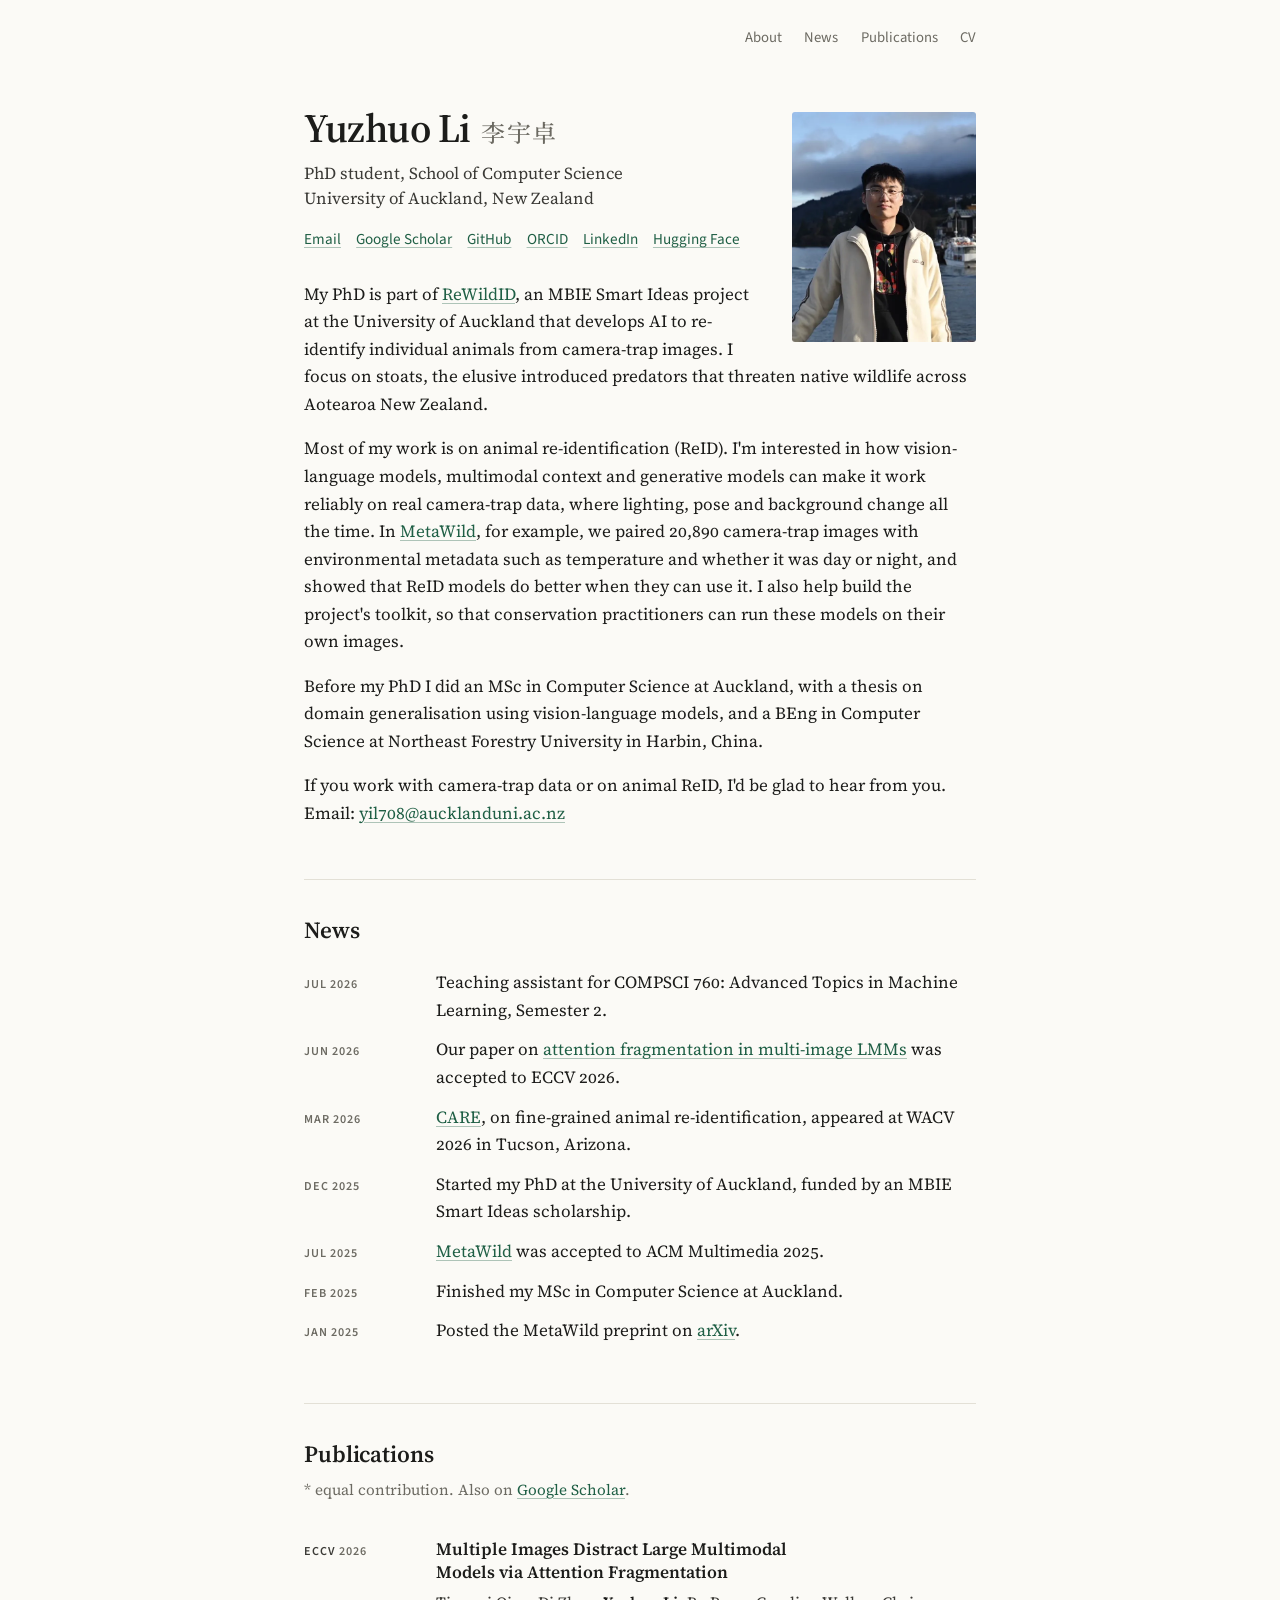
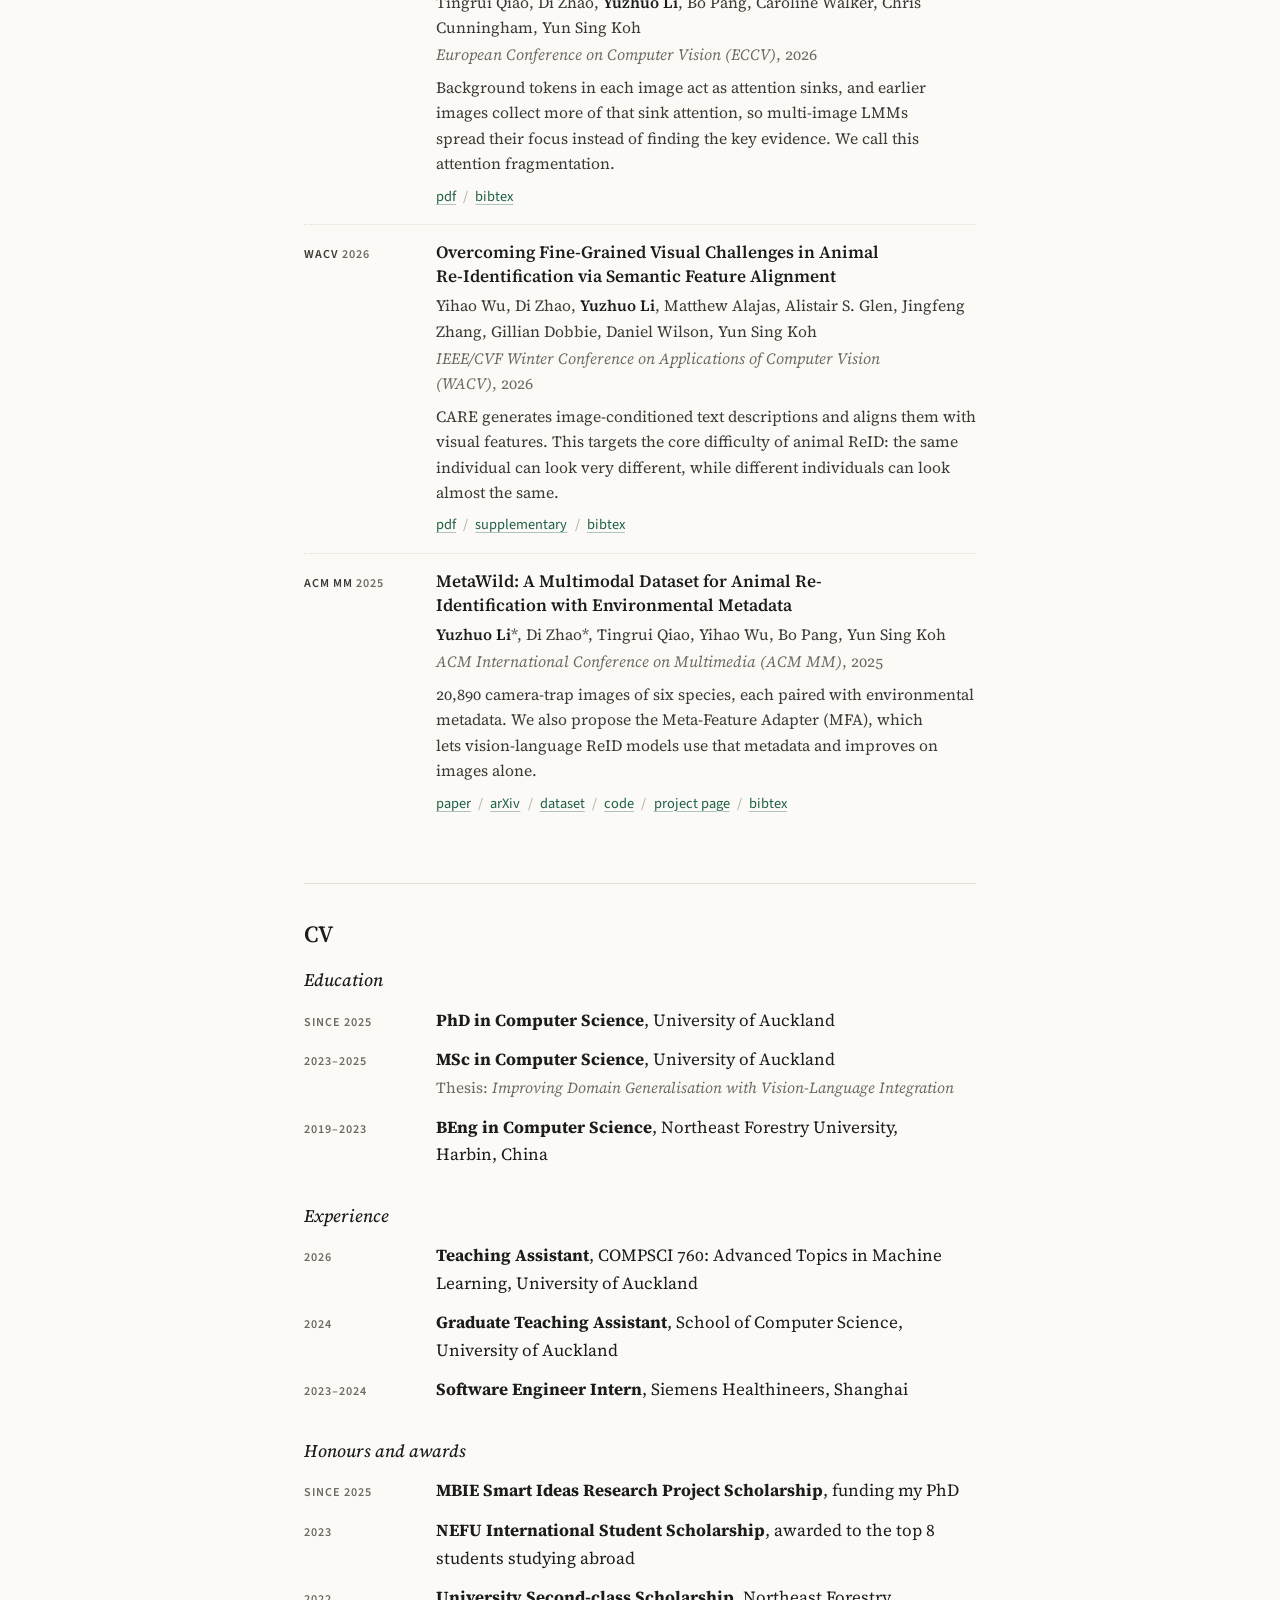
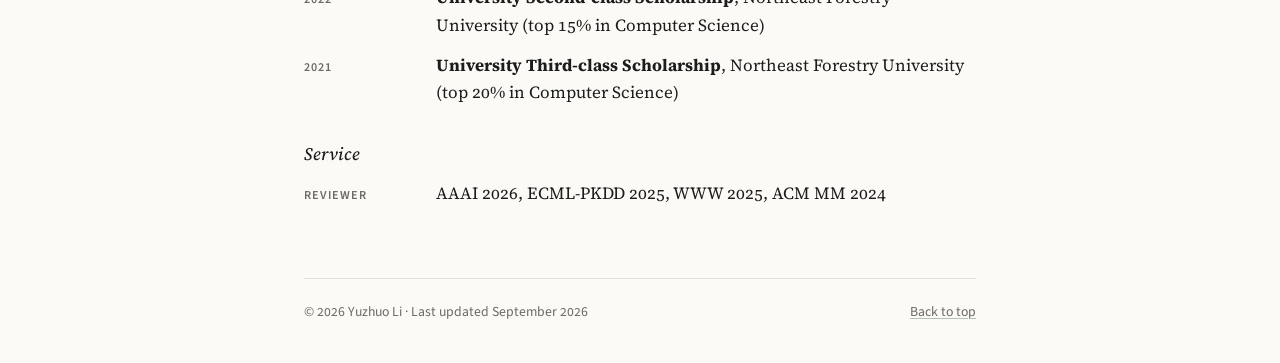
==== index.html @ fdbe7115 "Replace the unused Academic Pages template with a hand-built homepage The template was never customi" ====
<!doctype html>
<html lang="en">
<head>
  <meta charset="utf-8">
  <meta name="viewport" content="width=device-width, initial-scale=1">
  <title>Yuzhuo Li 李宇卓</title>
  <meta name="description" content="Yuzhuo Li is a PhD student at the University of Auckland working on animal re-identification from camera-trap images, vision-language models and multimodal learning.">
  <meta name="author" content="Yuzhuo Li">
  <meta name="color-scheme" content="light dark">
  <link rel="canonical" href="https://jim-lyz1024.github.io/">

  <meta property="og:type" content="profile">
  <meta property="og:title" content="Yuzhuo Li">
  <meta property="og:description" content="PhD student at the University of Auckland. Animal re-identification, vision-language models, multimodal learning.">
  <meta property="og:url" content="https://jim-lyz1024.github.io/">
  <meta property="og:image" content="https://jim-lyz1024.github.io/assets/img/portrait.jpg">
  <meta name="twitter:card" content="summary">

  <link rel="icon" href="assets/img/favicon.svg" type="image/svg+xml">
  <link rel="apple-touch-icon" href="assets/img/apple-touch-icon.png">

  <link rel="preconnect" href="https://fonts.googleapis.com">
  <link rel="preconnect" href="https://fonts.gstatic.com" crossorigin>
  <link rel="stylesheet" href="https://fonts.googleapis.com/css2?family=Source+Sans+3:wght@400;500;600&family=Source+Serif+4:ital,opsz,wght@0,8..60,400..700;1,8..60,400..600&display=swap">
  <!-- Only the three characters of the Chinese name, so this stays a few KB -->
  <link rel="stylesheet" href="https://fonts.googleapis.com/css2?family=Noto+Serif+SC:wght@500&display=swap&text=%E6%9D%8E%E5%AE%87%E5%8D%93">
  <link rel="stylesheet" href="assets/css/style.css">
  <noscript><style>.bib[hidden] { display: block; } .links li:has(.bib-toggle), .bib-copy { display: none; } .links li:has(+ li .bib-toggle)::after { content: none; }</style></noscript>

  <script type="application/ld+json">
  {
    "@context": "https://schema.org",
    "@type": "Person",
    "name": "Yuzhuo Li",
    "alternateName": "李宇卓",
    "jobTitle": "PhD student",
    "affiliation": { "@type": "CollegeOrUniversity", "name": "University of Auckland" },
    "url": "https://jim-lyz1024.github.io/",
    "image": "https://jim-lyz1024.github.io/assets/img/portrait.jpg",
    "sameAs": [
      "https://scholar.google.com/citations?user=V6u7JMUAAAAJ",
      "https://github.com/Jim-lyz1024",
      "https://orcid.org/0009-0006-8252-6744",
      "https://www.linkedin.com/in/yuzhuo-li-a4a8b4245/",
      "https://huggingface.co/lucas0927"
    ]
  }
  </script>
</head>
<body>
  <a class="skip" href="#main">Skip to content</a>

  <div class="page">
    <nav class="topnav" aria-label="Sections">
      <a href="#about">About</a>
      <a href="#news">News</a>
      <a href="#publications">Publications</a>
      <a href="#cv">CV</a>
    </nav>

    <main id="main">

      <!-- ============ About ============ -->
      <section id="about" class="intro" aria-labelledby="name">
        <picture class="portrait">
          <source srcset="assets/img/portrait.webp" type="image/webp">
          <img src="assets/img/portrait.jpg" width="544" height="680" alt="Yuzhuo Li" fetchpriority="high">
        </picture>

        <h1 id="name">Yuzhuo Li <span class="zh" lang="zh-Hans">李宇卓</span></h1>
        <p class="role">PhD student, School of Computer Science<br>University of Auckland, New Zealand</p>

        <ul class="contact">
          <li><a class="js-email" href="#contact" data-user="yil708" data-domain="aucklanduni.ac.nz">Email</a></li>
          <li><a href="https://scholar.google.com/citations?user=V6u7JMUAAAAJ">Google Scholar</a></li>
          <li><a href="https://github.com/Jim-lyz1024">GitHub</a></li>
          <li><a href="https://orcid.org/0009-0006-8252-6744">ORCID</a></li>
          <li><a href="https://www.linkedin.com/in/yuzhuo-li-a4a8b4245/">LinkedIn</a></li>
          <li><a href="https://huggingface.co/lucas0927">Hugging Face</a></li>
        </ul>

        <div class="bio">
          <p>My PhD is part of <a href="https://www.rewildid.auckland.ac.nz/">ReWildID</a>, an MBIE Smart Ideas project at the University of Auckland that develops AI to re-identify individual animals from camera-trap images. I focus on stoats, the elusive introduced predators that threaten native wildlife across Aotearoa New Zealand.</p>
          <p>Most of my work is on animal re-identification (ReID). I'm interested in how vision-language models, multimodal context and generative models can make it work reliably on real camera-trap data, where lighting, pose and background change all the time. In <a href="#metawild">MetaWild</a>, for example, we paired 20,890 camera-trap images with environmental metadata such as temperature and whether it was day or night, and showed that ReID models do better when they can use it. I also help build the project's toolkit, so that conservation practitioners can run these models on their own images.</p>
          <p>Before my PhD I did an MSc in Computer Science at Auckland, with a thesis on domain generalisation using vision-language models, and a BEng in Computer Science at Northeast Forestry University in Harbin, China.</p>
          <p id="contact">If you work with camera-trap data or on animal ReID, I'd be glad to hear from you. Email: <span class="js-email-text" data-user="yil708" data-domain="aucklanduni.ac.nz">yil708 [at] aucklanduni.ac.nz</span></p>
        </div>
      </section>

      <!-- ============ News ============ -->
      <!-- Newest first. To add an item, copy one <li> and edit the date and text. -->
      <section id="news" aria-labelledby="news-title">
        <h2 id="news-title">News</h2>
        <ol class="entries news">
          <li class="entry"><time class="when" datetime="2026-07">Jul 2026</time>
            <p>Teaching assistant for COMPSCI 760: Advanced Topics in Machine Learning, Semester 2.</p></li>
          <li class="entry"><time class="when" datetime="2026-06">Jun 2026</time>
            <p>Our paper on <a href="#eccv26">attention fragmentation in multi-image LMMs</a> was accepted to ECCV 2026.</p></li>
          <li class="entry"><time class="when" datetime="2026-03">Mar 2026</time>
            <p><a href="#wacv26">CARE</a>, on fine-grained animal re-identification, appeared at WACV 2026 in Tucson, Arizona.</p></li>
          <li class="entry"><time class="when" datetime="2025-12">Dec 2025</time>
            <p>Started my PhD at the University of Auckland, funded by an MBIE Smart Ideas scholarship.</p></li>
          <li class="entry"><time class="when" datetime="2025-07">Jul 2025</time>
            <p><a href="#metawild">MetaWild</a> was accepted to ACM Multimedia 2025.</p></li>
          <li class="entry"><time class="when" datetime="2025-02">Feb 2025</time>
            <p>Finished my MSc in Computer Science at Auckland.</p></li>
          <li class="entry"><time class="when" datetime="2025-01">Jan 2025</time>
            <p>Posted the MetaWild preprint on <a href="https://arxiv.org/abs/2501.13368">arXiv</a>.</p></li>
        </ol>
      </section>

      <!-- ============ Publications ============ -->
      <section id="publications" aria-labelledby="pubs-title">
        <h2 id="pubs-title">Publications</h2>
        <p class="section-note">* equal contribution. Also on <a href="https://scholar.google.com/citations?user=V6u7JMUAAAAJ">Google Scholar</a>.</p>

        <ol class="entries pubs">
          <li class="entry pub" id="eccv26">
            <div class="when"><span class="venue">ECCV</span> 2026</div>
            <div>
              <h3 class="pub-title"><a href="https://openreview.net/forum?id=KFzVh70GhN">Multiple Images Distract Large Multimodal Models via Attention Fragmentation</a></h3>
              <p class="authors">Tingrui Qiao, Di Zhao, <b class="me">Yuzhuo Li</b>, Bo Pang, Caroline Walker, Chris Cunningham, Yun Sing Koh</p>
              <p class="venue-full"><i>European Conference on Computer Vision (ECCV)</i>, 2026</p>
              <p class="summary">Background tokens in each image act as attention sinks, and earlier images collect more of that sink attention, so multi-image LMMs spread their focus instead of finding the key evidence. We call this attention fragmentation.</p>
              <ul class="links">
                <li><a href="https://openreview.net/pdf?id=KFzVh70GhN">pdf</a></li>
                <li><button class="bib-toggle" type="button" aria-expanded="false" aria-controls="bib-eccv26">bibtex</button></li>
              </ul>
              <div class="bib" id="bib-eccv26" hidden>
<pre>@inproceedings{qiao2026multiple,
  title     = {Multiple Images Distract Large Multimodal Models via Attention Fragmentation},
  author    = {Qiao, Tingrui and Zhao, Di and Li, Yuzhuo and Pang, Bo and Walker, Caroline and Cunningham, Chris and Koh, Yun Sing},
  booktitle = {European Conference on Computer Vision (ECCV)},
  pages     = {361--379},
  publisher = {Springer Nature Switzerland},
  year      = {2026}
}</pre>
                <button class="bib-copy" type="button">copy</button>
              </div>
            </div>
          </li>

          <li class="entry pub" id="wacv26">
            <div class="when"><span class="venue">WACV</span> 2026</div>
            <div>
              <h3 class="pub-title"><a href="https://openaccess.thecvf.com/content/WACV2026/html/Wu_Overcoming_Fine-Grained_Visual_Challenges_in_Animal_Re-Identification_via_Semantic_Feature_WACV_2026_paper.html">Overcoming Fine-Grained Visual Challenges in Animal Re-Identification via Semantic Feature Alignment</a></h3>
              <p class="authors">Yihao Wu, Di Zhao, <b class="me">Yuzhuo Li</b>, Matthew Alajas, Alistair S. Glen, Jingfeng Zhang, Gillian Dobbie, Daniel Wilson, Yun Sing Koh</p>
              <p class="venue-full"><i>IEEE/CVF Winter Conference on Applications of Computer Vision (WACV)</i>, 2026</p>
              <p class="summary">CARE generates image-conditioned text descriptions and aligns them with visual features. This targets the core difficulty of animal ReID: the same individual can look very different, while different individuals can look almost the same.</p>
              <ul class="links">
                <li><a href="https://openaccess.thecvf.com/content/WACV2026/papers/Wu_Overcoming_Fine-Grained_Visual_Challenges_in_Animal_Re-Identification_via_Semantic_Feature_WACV_2026_paper.pdf">pdf</a></li>
                <li><a href="https://openaccess.thecvf.com/content/WACV2026/supplemental/Wu_Overcoming_Fine-Grained_Visual_WACV_2026_supplemental.pdf">supplementary</a></li>
                <li><button class="bib-toggle" type="button" aria-expanded="false" aria-controls="bib-wacv26">bibtex</button></li>
              </ul>
              <div class="bib" id="bib-wacv26" hidden>
<pre>@inproceedings{Wu_2026_WACV,
  title     = {Overcoming Fine-Grained Visual Challenges in Animal Re-Identification via Semantic Feature Alignment},
  author    = {Wu, Yihao and Zhao, Di and Li, Yuzhuo and Alajas, Matthew and Glen, Alistair S. and Zhang, Jingfeng and Dobbie, Gillian and Wilson, Daniel and Koh, Yun Sing},
  booktitle = {Proceedings of the IEEE/CVF Winter Conference on Applications of Computer Vision (WACV)},
  month     = {March},
  pages     = {371--381},
  year      = {2026}
}</pre>
                <button class="bib-copy" type="button">copy</button>
              </div>
            </div>
          </li>

          <li class="entry pub" id="metawild">
            <div class="when"><span class="venue">ACM MM</span> 2025</div>
            <div>
              <h3 class="pub-title"><a href="https://doi.org/10.1145/3746027.3758249">MetaWild: A Multimodal Dataset for Animal Re-Identification with Environmental Metadata</a></h3>
              <p class="authors"><b class="me">Yuzhuo Li</b>*, Di Zhao*, Tingrui Qiao, Yihao Wu, Bo Pang, Yun Sing Koh</p>
              <p class="venue-full"><i>ACM International Conference on Multimedia (ACM MM)</i>, 2025</p>
              <p class="summary">20,890 camera-trap images of six species, each paired with environmental metadata. We also propose the Meta-Feature Adapter (MFA), which lets vision-language ReID models use that metadata and improves on images alone.</p>
              <ul class="links">
                <li><a href="https://doi.org/10.1145/3746027.3758249">paper</a></li>
                <li><a href="https://arxiv.org/abs/2501.13368">arXiv</a></li>
                <li><a href="https://huggingface.co/datasets/lucas0927/MetaWild">dataset</a></li>
                <li><a href="https://github.com/Jim-lyz1024/MetaWild">code</a></li>
                <li><a href="https://jim-lyz1024.github.io/MetaWild/">project page</a></li>
                <li><button class="bib-toggle" type="button" aria-expanded="false" aria-controls="bib-metawild">bibtex</button></li>
              </ul>
              <div class="bib" id="bib-metawild" hidden>
<pre>@inproceedings{li2025metawild,
  title     = {MetaWild: A Multimodal Dataset for Animal Re-Identification with Environmental Metadata},
  author    = {Li, Yuzhuo and Zhao, Di and Qiao, Tingrui and Wu, Yihao and Pang, Bo and Koh, Yun Sing},
  booktitle = {Proceedings of the 33rd ACM International Conference on Multimedia},
  pages     = {13009--13015},
  year      = {2025}
}</pre>
                <button class="bib-copy" type="button">copy</button>
              </div>
            </div>
          </li>
        </ol>
      </section>

      <!-- ============ CV ============ -->
      <section id="cv" aria-labelledby="cv-title">
        <h2 id="cv-title">CV</h2>

        <h3 class="cv-head">Education</h3>
        <ol class="entries">
          <li class="entry"><span class="when">Since 2025</span>
            <p><b>PhD in Computer Science</b>, University of Auckland</p></li>
          <li class="entry"><span class="when">2023–2025</span>
            <p><b>MSc in Computer Science</b>, University of Auckland<br>
              <span class="detail">Thesis: <i>Improving Domain Generalisation with Vision-Language Integration</i></span></p></li>
          <li class="entry"><span class="when">2019–2023</span>
            <p><b>BEng in Computer Science</b>, Northeast Forestry University, Harbin, China</p></li>
        </ol>

        <h3 class="cv-head">Experience</h3>
        <ol class="entries">
          <li class="entry"><span class="when">2026</span>
            <p><b>Teaching Assistant</b>, COMPSCI 760: Advanced Topics in Machine Learning, University of Auckland</p></li>
          <li class="entry"><span class="when">2024</span>
            <p><b>Graduate Teaching Assistant</b>, School of Computer Science, University of Auckland</p></li>
          <li class="entry"><span class="when">2023–2024</span>
            <p><b>Software Engineer Intern</b>, Siemens Healthineers, Shanghai</p></li>
        </ol>

        <h3 class="cv-head">Honours and awards</h3>
        <ol class="entries">
          <li class="entry"><span class="when">Since 2025</span>
            <p><b>MBIE Smart Ideas Research Project Scholarship</b>, funding my PhD</p></li>
          <li class="entry"><span class="when">2023</span>
            <p><b>NEFU International Student Scholarship</b>, awarded to the top 8 students studying abroad</p></li>
          <li class="entry"><span class="when">2022</span>
            <p><b>University Second-class Scholarship</b>, Northeast Forestry University (top 15% in Computer Science)</p></li>
          <li class="entry"><span class="when">2021</span>
            <p><b>University Third-class Scholarship</b>, Northeast Forestry University (top 20% in Computer Science)</p></li>
        </ol>

        <h3 class="cv-head">Service</h3>
        <ol class="entries">
          <li class="entry"><span class="when">Reviewer</span>
            <p>AAAI 2026, ECML-PKDD 2025, WWW 2025, ACM MM 2024</p></li>
        </ol>
      </section>
    </main>

    <footer class="footer">
      <p>&copy; 2026 Yuzhuo Li &middot; Last updated September 2026</p>
      <p><a href="#main">Back to top</a></p>
    </footer>
  </div>

  <script src="assets/js/main.js" defer></script>
</body>
</html>
---- assets/css/style.css ----
/* Homepage of Yuzhuo Li.
   All colours are the custom properties below; dark mode follows the visitor's system setting. */

:root {
  --paper: #fbfaf6;
  --ink: #1c1c1a;
  --ink-soft: #3b3a36;
  --muted: #6c6a62;
  --rule: #e3e0d6;
  --accent: #1f5f45;
  --accent-line: rgba(31, 95, 69, 0.35);
  --code-bg: #f3f1ea;
  --select: rgba(31, 95, 69, 0.16);

  --serif: "Source Serif 4", "Source Serif Pro", Georgia, Cambria, "Times New Roman", serif;
  --sans: "Source Sans 3", "Source Sans Pro", -apple-system, "Segoe UI", system-ui, sans-serif;
  --zh: "Noto Serif SC", "Songti SC", "STSong", "SimSun", serif;
  --mono: ui-monospace, "Cascadia Mono", SFMono-Regular, Menlo, Consolas, monospace;

  --measure: 46rem;  /* page width, padding included */
  --gutter: 7rem;    /* the left column that holds dates and venues */

  color-scheme: light dark;
}

@media (prefers-color-scheme: dark) {
  :root {
    --paper: #151513;
    --ink: #e7e5de;
    --ink-soft: #cdcac1;
    --muted: #9b988e;
    --rule: #2e2d29;
    --accent: #8fcfaa;
    --accent-line: rgba(143, 207, 170, 0.4);
    --code-bg: #1d1d1a;
    --select: rgba(143, 207, 170, 0.22);
  }
}

/* ---------- Base ---------- */

*, *::before, *::after { box-sizing: border-box; }

html {
  -webkit-text-size-adjust: 100%;
  text-size-adjust: 100%;
  scroll-behavior: smooth;
}

@media (prefers-reduced-motion: reduce) {
  html { scroll-behavior: auto; }
}

body {
  margin: 0;
  background: var(--paper);
  color: var(--ink);
  font-family: var(--serif);
  font-size: 1.0625rem;
  line-height: 1.62;
  font-optical-sizing: auto;
  font-variant-numeric: oldstyle-nums;
  text-rendering: optimizeLegibility;
  -webkit-font-smoothing: antialiased;
}

::selection { background: var(--select); }

a {
  color: var(--accent);
  text-decoration: underline;
  text-decoration-color: var(--accent-line);
  text-decoration-thickness: 1px;
  text-underline-offset: 0.18em;
  transition: text-decoration-color 0.15s;
}

a:hover { text-decoration-color: currentColor; }

:focus-visible {
  outline: 2px solid var(--accent);
  outline-offset: 3px;
  border-radius: 2px;
}

h1, h2, h3 {
  font-weight: 600;
  text-wrap: balance;
}

p { text-wrap: pretty; }

.skip {
  position: absolute;
  left: -9999px;
  top: 0;
}

.skip:focus {
  left: 1rem;
  top: 1rem;
  z-index: 10;
  padding: 0.4rem 0.7rem;
  background: var(--paper);
}

/* ---------- Page frame ---------- */

.page {
  max-width: var(--measure);
  margin: 0 auto;
  padding: 0 2rem;
}

.topnav {
  display: flex;
  flex-wrap: wrap;
  justify-content: flex-end;
  gap: 0.25rem 1.4rem;
  padding-top: 1.6rem;
  font-family: var(--sans);
  font-size: 0.92rem;
}

.topnav a {
  color: var(--muted);
  text-decoration: none;
}

.topnav a:hover { color: var(--ink); }

section { scroll-margin-top: 1.5rem; }

section + section {
  margin-top: 3.25rem;
  padding-top: 2.25rem;
  border-top: 1px solid var(--rule);
}

h2 {
  margin: 0 0 1.1rem;
  font-size: 1.45rem;
  line-height: 1.25;
  letter-spacing: -0.005em;
}

.section-note {
  margin: -0.55rem 0 1.2rem;
  color: var(--muted);
  font-size: 0.95rem;
}

/* ---------- Intro ---------- */

.intro { padding-top: 3.5rem; }

.intro::after {
  content: "";
  display: table;
  clear: both;
}

.portrait {
  float: right;
  width: 11.5rem;
  margin: 0.4rem 0 1rem 2.25rem;
}

.portrait img {
  display: block;
  width: 100%;
  height: auto;
  border-radius: 3px;
}

h1 {
  margin: 0;
  font-size: 2.5rem;
  line-height: 1.15;
  letter-spacing: -0.012em;
}

h1 .zh {
  margin-left: 0.12em;  /* the space before it does most of the work, so a wrapped line gets no visible indent */
  font-family: var(--zh);
  font-size: 0.6em;
  font-weight: 500;
  letter-spacing: 0.06em;
  color: var(--muted);
  white-space: nowrap;
}

.role {
  margin: 0.6rem 0 0;
  color: var(--ink-soft);
  font-size: 1.05rem;
  line-height: 1.5;
}

.contact {
  display: flex;
  flex-wrap: wrap;
  gap: 0.15rem 0.95rem;
  margin: 1rem 0 0;
  padding: 0;
  list-style: none;
  font-family: var(--sans);
  font-size: 0.95rem;
}

.bio { margin-top: 1.8rem; }

.bio p { margin: 0 0 1em; }

.bio p:last-child { margin-bottom: 0; }

/* ---------- Dated lists: news, publications, CV ---------- */

.entries {
  margin: 0;
  padding: 0;
  list-style: none;
}

.entry {
  display: grid;
  grid-template-columns: var(--gutter) minmax(0, 1fr);
  column-gap: 1.25rem;
  align-items: baseline;
  padding: 0.38rem 0;
}

.entry p { margin: 0; }

.when {
  font-family: var(--sans);
  font-size: 0.76rem;
  font-weight: 600;
  letter-spacing: 0.08em;
  text-transform: uppercase;
  font-variant-numeric: lining-nums tabular-nums;
  color: var(--muted);
}

.when .venue { color: var(--ink-soft); }

/* ---------- Publications ---------- */

.pub { padding: 1rem 0; }

.pub + .pub { border-top: 1px dotted var(--rule); }

.pub-title {
  margin: 0 0 0.3rem;
  font-size: 1.08rem;
  line-height: 1.38;
}

.pub-title a {
  color: var(--ink);
  text-decoration: none;
}

.pub-title a:hover {
  color: var(--accent);
  text-decoration: underline;
  text-decoration-color: var(--accent-line);
}

.authors,
.venue-full,
.summary { font-size: 0.98rem; }

.authors { color: var(--ink-soft); }

.authors .me {
  font-weight: 600;
  color: var(--ink);
}

.pub .venue-full {
  margin-top: 0.1rem;
  color: var(--muted);
}

.pub .summary {
  margin-top: 0.45rem;
  color: var(--ink-soft);
}

.links {
  display: flex;
  flex-wrap: wrap;
  margin: 0.5rem 0 0;
  padding: 0;
  list-style: none;
  font-family: var(--sans);
  font-size: 0.9rem;
}

/* The separator trails each item, so a wrapped row never starts with a slash. */
.links li:not(:last-child)::after {
  content: "/";
  margin: 0 0.5em;
  color: var(--muted);
  opacity: 0.55;
}

.bib-toggle {
  padding: 0;
  border: 0;
  background: none;
  font: inherit;
  color: var(--accent);
  cursor: pointer;
  text-decoration: underline;
  text-decoration-color: var(--accent-line);
  text-decoration-thickness: 1px;
  text-underline-offset: 0.18em;
}

.bib-toggle:hover,
.bib-toggle[aria-expanded="true"] { text-decoration-color: currentColor; }

.bib {
  position: relative;
  margin-top: 0.75rem;
}

.bib pre {
  margin: 0;
  padding: 0.85rem 1rem;
  overflow-x: auto;
  border-left: 2px solid var(--accent-line);
  background: var(--code-bg);
  color: var(--ink-soft);
  font: 0.78rem/1.55 var(--mono);
  white-space: pre;
}

.bib-copy {
  position: absolute;
  top: 0.45rem;
  right: 0.55rem;
  padding: 0.1rem 0.45rem;
  border: 1px solid var(--rule);
  border-radius: 3px;
  background: var(--paper);
  color: var(--muted);
  font: 500 0.75rem var(--sans);
  cursor: pointer;
}

.bib-copy:hover { color: var(--ink); }

/* ---------- CV ---------- */

.cv-head {
  margin: 1.7rem 0 0.35rem;
  font-size: 1.1rem;
  font-style: italic;
  font-weight: 500;
}

h2 + .cv-head { margin-top: 0; }

.detail {
  color: var(--muted);
  font-size: 0.96rem;
}

/* ---------- Footer ---------- */

.footer {
  display: flex;
  flex-wrap: wrap;
  justify-content: space-between;
  gap: 0.5rem 1.5rem;
  margin-top: 4rem;
  padding: 1.4rem 0 2.5rem;
  border-top: 1px solid var(--rule);
  color: var(--muted);
  font-family: var(--sans);
  font-size: 0.86rem;
}

.footer p { margin: 0; }

.footer a { color: inherit; }

/* ---------- Small screens ---------- */

@media (max-width: 36rem) {
  :root { --gutter: 5.4rem; }

  body { font-size: 1rem; }

  .page { padding: 0 1.25rem; }

  .topnav {
    justify-content: flex-start;
    gap: 0.2rem 1.15rem;
    padding-top: 1.1rem;
  }

  .intro { padding-top: 2rem; }

  /* Beside the text the column gets too narrow on a phone, so the photo sits above the name. */
  .portrait {
    float: none;
    display: block;
    width: 8.5rem;
    margin: 0 0 1.25rem;
  }

  h1 { font-size: 2rem; }

  .role { font-size: 1rem; }

  .entry { column-gap: 1rem; }

  /* Venue labels are too wide for the narrow gutter, so publications stack. */
  .pub { grid-template-columns: minmax(0, 1fr); }

  .pub .when { margin-bottom: 0.2rem; }
}

/* ---------- Print ---------- */

@media print {
  .topnav, .skip, .bib-toggle, .bib-copy { display: none; }

  body { font-size: 10.5pt; }

  a { color: inherit; text-decoration: none; }

  .pub { break-inside: avoid; }
}
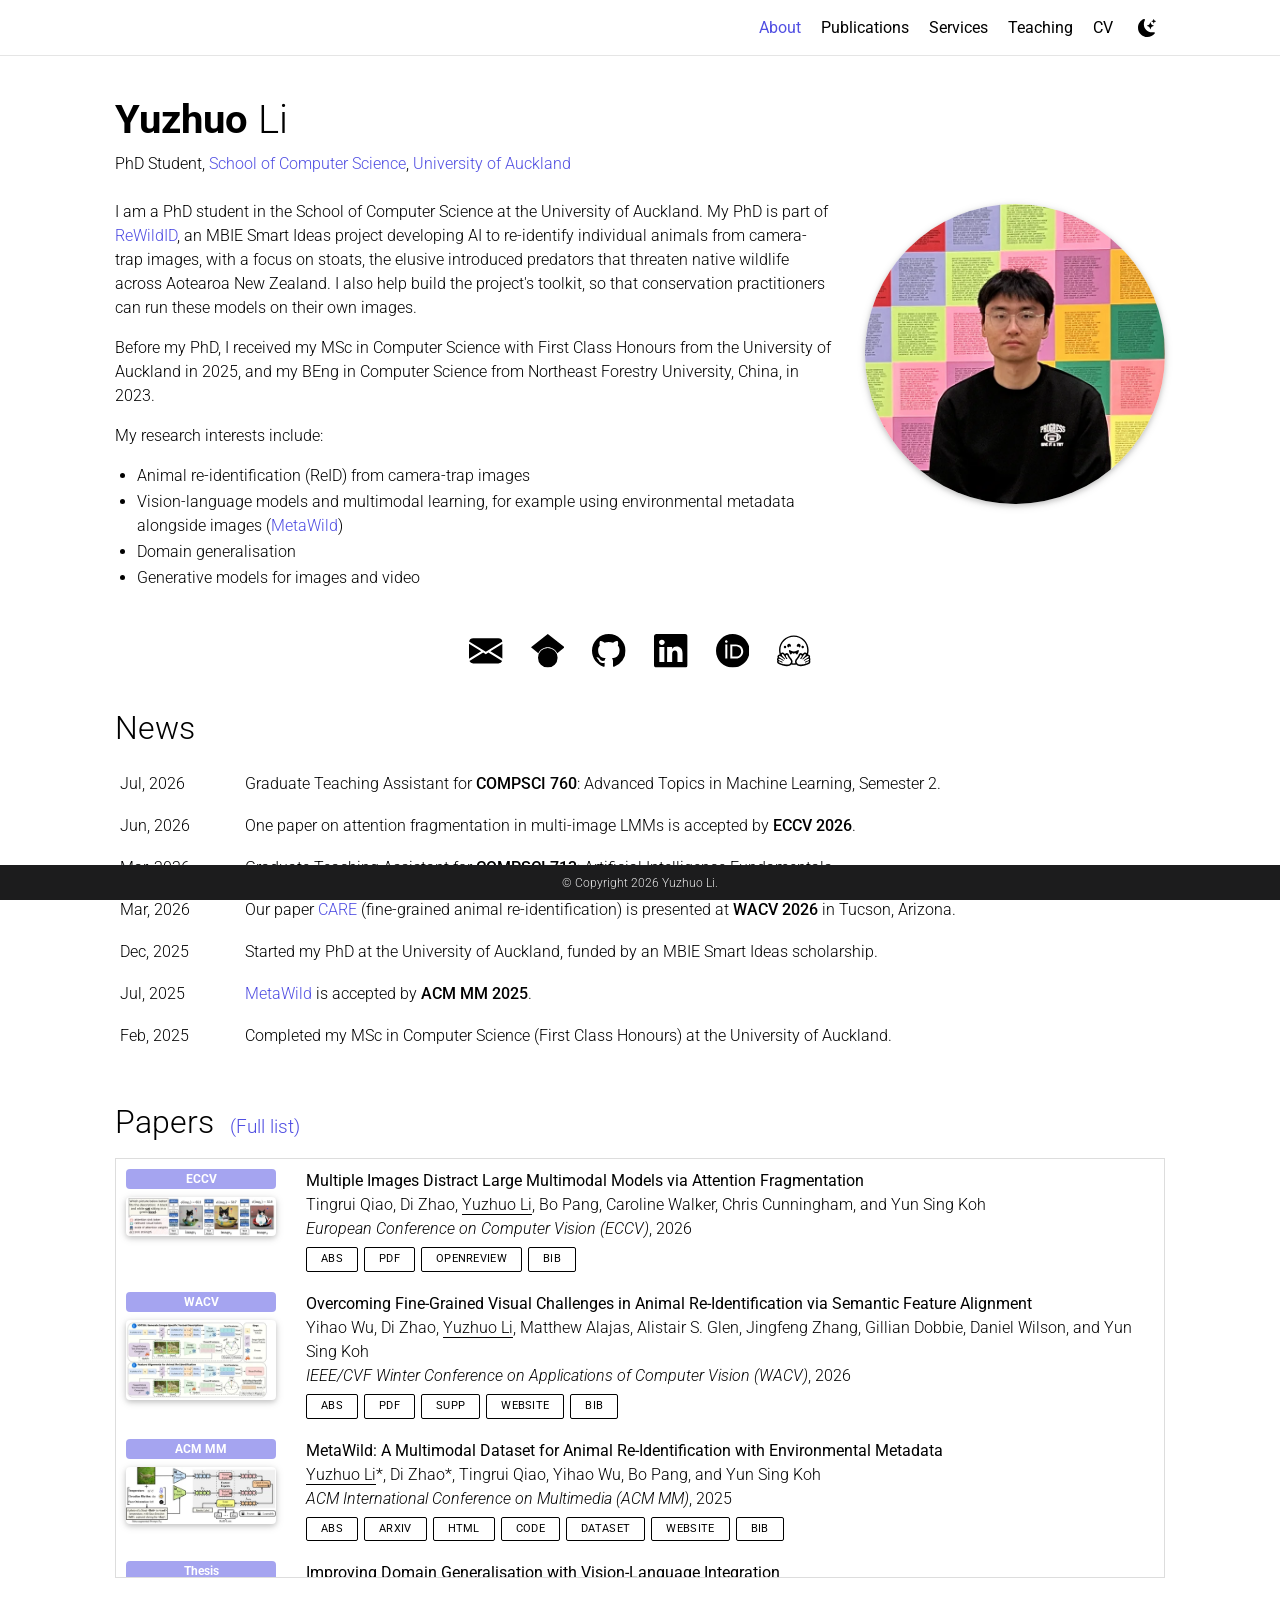
==== commit 905fc6e1: "Rework the homepage in the al-folio style Follows the layout and light/dark colours of zhangxinyu-xy" ====
--- a/index.html
+++ b/index.html
@@ -3,130 +3,149 @@
 <head>
   <meta charset="utf-8">
   <meta name="viewport" content="width=device-width, initial-scale=1">
-  <title>Yuzhuo Li 李宇卓</title>
+  <title>Yuzhuo Li</title>
   <meta name="description" content="Yuzhuo Li is a PhD student at the University of Auckland working on animal re-identification from camera-trap images, vision-language models and multimodal learning.">
-  <meta name="author" content="Yuzhuo Li">
-  <meta name="color-scheme" content="light dark">
   <link rel="canonical" href="https://jim-lyz1024.github.io/">
-
   <meta property="og:type" content="profile">
   <meta property="og:title" content="Yuzhuo Li">
   <meta property="og:description" content="PhD student at the University of Auckland. Animal re-identification, vision-language models, multimodal learning.">
   <meta property="og:url" content="https://jim-lyz1024.github.io/">
-  <meta property="og:image" content="https://jim-lyz1024.github.io/assets/img/portrait.jpg">
+  <meta property="og:image" content="https://jim-lyz1024.github.io/assets/img/profile.jpg">
   <meta name="twitter:card" content="summary">
-
-  <link rel="icon" href="assets/img/favicon.svg" type="image/svg+xml">
-  <link rel="apple-touch-icon" href="assets/img/apple-touch-icon.png">
-
+  <link rel="icon" href="/assets/img/favicon.svg" type="image/svg+xml">
+  <link rel="apple-touch-icon" href="/assets/img/apple-touch-icon.png">
   <link rel="preconnect" href="https://fonts.googleapis.com">
   <link rel="preconnect" href="https://fonts.gstatic.com" crossorigin>
-  <link rel="stylesheet" href="https://fonts.googleapis.com/css2?family=Source+Sans+3:wght@400;500;600&family=Source+Serif+4:ital,opsz,wght@0,8..60,400..700;1,8..60,400..600&display=swap">
-  <!-- Only the three characters of the Chinese name, so this stays a few KB -->
-  <link rel="stylesheet" href="https://fonts.googleapis.com/css2?family=Noto+Serif+SC:wght@500&display=swap&text=%E6%9D%8E%E5%AE%87%E5%8D%93">
-  <link rel="stylesheet" href="assets/css/style.css">
-  <noscript><style>.bib[hidden] { display: block; } .links li:has(.bib-toggle), .bib-copy { display: none; } .links li:has(+ li .bib-toggle)::after { content: none; }</style></noscript>
-
+  <link rel="stylesheet" href="https://fonts.googleapis.com/css2?family=Roboto:ital,wght@0,300;0,400;0,500;0,700;1,300&display=swap">
+  <link rel="stylesheet" href="/assets/css/style.css">
+  <script>
+    // Apply the saved theme (or the system one) before the page paints.
+    (function () {
+      var t = null;
+      try { t = localStorage.getItem('theme'); } catch (e) {}
+      if (t !== 'light' && t !== 'dark') t = matchMedia('(prefers-color-scheme: dark)').matches ? 'dark' : 'light';
+      document.documentElement.setAttribute('data-theme', t);
+    })();
+  </script>
   <script type="application/ld+json">
   {
     "@context": "https://schema.org",
     "@type": "Person",
     "name": "Yuzhuo Li",
-    "alternateName": "李宇卓",
     "jobTitle": "PhD student",
     "affiliation": { "@type": "CollegeOrUniversity", "name": "University of Auckland" },
     "url": "https://jim-lyz1024.github.io/",
-    "image": "https://jim-lyz1024.github.io/assets/img/portrait.jpg",
+    "image": "https://jim-lyz1024.github.io/assets/img/profile.jpg",
     "sameAs": [
       "https://scholar.google.com/citations?user=V6u7JMUAAAAJ",
       "https://github.com/Jim-lyz1024",
       "https://orcid.org/0009-0006-8252-6744",
-      "https://www.linkedin.com/in/yuzhuo-li-a4a8b4245/",
+      "https://www.linkedin.com/in/yuzhuo-li/",
       "https://huggingface.co/lucas0927"
     ]
   }
   </script>
 </head>
 <body>
-  <a class="skip" href="#main">Skip to content</a>
-
-  <div class="page">
-    <nav class="topnav" aria-label="Sections">
-      <a href="#about">About</a>
-      <a href="#news">News</a>
-      <a href="#publications">Publications</a>
-      <a href="#cv">CV</a>
-    </nav>
-
-    <main id="main">
-
-      <!-- ============ About ============ -->
-      <section id="about" class="intro" aria-labelledby="name">
-        <picture class="portrait">
-          <source srcset="assets/img/portrait.webp" type="image/webp">
-          <img src="assets/img/portrait.jpg" width="544" height="680" alt="Yuzhuo Li" fetchpriority="high">
+  <header class="navbar">
+    <div class="container">
+      <span class="brand" aria-hidden="true"></span>
+      <nav class="nav-links" id="nav-links" aria-label="Main">
+        <a href="/" aria-current="page">About</a>
+        <a href="/publications/">Publications</a>
+        <a href="/services/">Services</a>
+        <a href="/teaching/">Teaching</a>
+        <a href="/cv/">CV</a>
+        <button class="icon-btn theme-toggle" type="button" aria-label="Toggle dark mode" title="Toggle dark mode">
+          <svg class="icon icon-moon" aria-hidden="true"><use href="/assets/icons.svg#i-moon"/></svg>
+          <svg class="icon icon-sun" aria-hidden="true"><use href="/assets/icons.svg#i-sun"/></svg>
+        </button>
+      </nav>
+      <button class="icon-btn nav-toggle" type="button" aria-label="Open menu" aria-expanded="false" aria-controls="nav-links">
+        <svg class="icon" aria-hidden="true"><use href="/assets/icons.svg#i-menu"/></svg>
+      </button>
+    </div>
+  </header>
+
+  <main class="container">
+    <header class="post-header">
+      <h1 class="post-title"><b>Yuzhuo</b> Li</h1>
+      <p class="desc">PhD Student, <a href="https://www.auckland.ac.nz/en/science/about-the-faculty/school-of-computer-science.html">School of Computer Science</a>, <a href="https://www.auckland.ac.nz/">University of Auckland</a></p>
+    </header>
+
+    <div class="clearfix">
+      <div class="profile">
+        <picture>
+          <source srcset="/assets/img/profile.webp" type="image/webp">
+          <img src="/assets/img/profile.jpg" width="640" height="640" alt="Yuzhuo Li" fetchpriority="high">
         </picture>
-
-        <h1 id="name">Yuzhuo Li <span class="zh" lang="zh-Hans">李宇卓</span></h1>
-        <p class="role">PhD student, School of Computer Science<br>University of Auckland, New Zealand</p>
-
-        <ul class="contact">
-          <li><a class="js-email" href="#contact" data-user="yil708" data-domain="aucklanduni.ac.nz">Email</a></li>
-          <li><a href="https://scholar.google.com/citations?user=V6u7JMUAAAAJ">Google Scholar</a></li>
-          <li><a href="https://github.com/Jim-lyz1024">GitHub</a></li>
-          <li><a href="https://orcid.org/0009-0006-8252-6744">ORCID</a></li>
-          <li><a href="https://www.linkedin.com/in/yuzhuo-li-a4a8b4245/">LinkedIn</a></li>
-          <li><a href="https://huggingface.co/lucas0927">Hugging Face</a></li>
+      </div>
+
+      <div class="bio">
+        <p>I am a PhD student in the School of Computer Science at the University of Auckland. My PhD is part of <a href="https://www.rewildid.auckland.ac.nz/">ReWildID</a>, an MBIE Smart Ideas project developing AI to re-identify individual animals from camera-trap images, with a focus on stoats, the elusive introduced predators that threaten native wildlife across Aotearoa New Zealand. I also help build the project's toolkit, so that conservation practitioners can run these models on their own images.</p>
+        <p>Before my PhD, I received my MSc in Computer Science with First Class Honours from the University of Auckland in 2025, and my BEng in Computer Science from Northeast Forestry University, China, in 2023.</p>
+        <p>My research interests include:</p>
+        <ul>
+          <li>Animal re-identification (ReID) from camera-trap images</li>
+          <li>Vision-language models and multimodal learning, for example using environmental metadata alongside images (<a href="/publications/#metawild">MetaWild</a>)</li>
+          <li>Domain generalisation</li>
+          <li>Generative models for images and video</li>
         </ul>
-
-        <div class="bio">
-          <p>My PhD is part of <a href="https://www.rewildid.auckland.ac.nz/">ReWildID</a>, an MBIE Smart Ideas project at the University of Auckland that develops AI to re-identify individual animals from camera-trap images. I focus on stoats, the elusive introduced predators that threaten native wildlife across Aotearoa New Zealand.</p>
-          <p>Most of my work is on animal re-identification (ReID). I'm interested in how vision-language models, multimodal context and generative models can make it work reliably on real camera-trap data, where lighting, pose and background change all the time. In <a href="#metawild">MetaWild</a>, for example, we paired 20,890 camera-trap images with environmental metadata such as temperature and whether it was day or night, and showed that ReID models do better when they can use it. I also help build the project's toolkit, so that conservation practitioners can run these models on their own images.</p>
-          <p>Before my PhD I did an MSc in Computer Science at Auckland, with a thesis on domain generalisation using vision-language models, and a BEng in Computer Science at Northeast Forestry University in Harbin, China.</p>
-          <p id="contact">If you work with camera-trap data or on animal ReID, I'd be glad to hear from you. Email: <span class="js-email-text" data-user="yil708" data-domain="aucklanduni.ac.nz">yil708 [at] aucklanduni.ac.nz</span></p>
-        </div>
-      </section>
-
-      <!-- ============ News ============ -->
-      <!-- Newest first. To add an item, copy one <li> and edit the date and text. -->
-      <section id="news" aria-labelledby="news-title">
-        <h2 id="news-title">News</h2>
-        <ol class="entries news">
-          <li class="entry"><time class="when" datetime="2026-07">Jul 2026</time>
-            <p>Teaching assistant for COMPSCI 760: Advanced Topics in Machine Learning, Semester 2.</p></li>
-          <li class="entry"><time class="when" datetime="2026-06">Jun 2026</time>
-            <p>Our paper on <a href="#eccv26">attention fragmentation in multi-image LMMs</a> was accepted to ECCV 2026.</p></li>
-          <li class="entry"><time class="when" datetime="2026-03">Mar 2026</time>
-            <p><a href="#wacv26">CARE</a>, on fine-grained animal re-identification, appeared at WACV 2026 in Tucson, Arizona.</p></li>
-          <li class="entry"><time class="when" datetime="2025-12">Dec 2025</time>
-            <p>Started my PhD at the University of Auckland, funded by an MBIE Smart Ideas scholarship.</p></li>
-          <li class="entry"><time class="when" datetime="2025-07">Jul 2025</time>
-            <p><a href="#metawild">MetaWild</a> was accepted to ACM Multimedia 2025.</p></li>
-          <li class="entry"><time class="when" datetime="2025-02">Feb 2025</time>
-            <p>Finished my MSc in Computer Science at Auckland.</p></li>
-          <li class="entry"><time class="when" datetime="2025-01">Jan 2025</time>
-            <p>Posted the MetaWild preprint on <a href="https://arxiv.org/abs/2501.13368">arXiv</a>.</p></li>
-        </ol>
-      </section>
-
-      <!-- ============ Publications ============ -->
-      <section id="publications" aria-labelledby="pubs-title">
-        <h2 id="pubs-title">Publications</h2>
-        <p class="section-note">* equal contribution. Also on <a href="https://scholar.google.com/citations?user=V6u7JMUAAAAJ">Google Scholar</a>.</p>
-
-        <ol class="entries pubs">
-          <li class="entry pub" id="eccv26">
-            <div class="when"><span class="venue">ECCV</span> 2026</div>
-            <div>
-              <h3 class="pub-title"><a href="https://openreview.net/forum?id=KFzVh70GhN">Multiple Images Distract Large Multimodal Models via Attention Fragmentation</a></h3>
-              <p class="authors">Tingrui Qiao, Di Zhao, <b class="me">Yuzhuo Li</b>, Bo Pang, Caroline Walker, Chris Cunningham, Yun Sing Koh</p>
-              <p class="venue-full"><i>European Conference on Computer Vision (ECCV)</i>, 2026</p>
-              <p class="summary">Background tokens in each image act as attention sinks, and earlier images collect more of that sink attention, so multi-image LMMs spread their focus instead of finding the key evidence. We call this attention fragmentation.</p>
-              <ul class="links">
-                <li><a href="https://openreview.net/pdf?id=KFzVh70GhN">pdf</a></li>
-                <li><button class="bib-toggle" type="button" aria-expanded="false" aria-controls="bib-eccv26">bibtex</button></li>
-              </ul>
-              <div class="bib" id="bib-eccv26" hidden>
+      </div>
+    </div>
+
+    <ul class="social">
+      <li><a href="&#109;&#97;&#105;&#108;&#116;&#111;&#58;&#121;&#105;&#108;&#55;&#48;&#56;&#64;&#97;&#117;&#99;&#107;&#108;&#97;&#110;&#100;&#117;&#110;&#105;&#46;&#97;&#99;&#46;&#110;&#122;" title="Email"><svg class="icon" aria-hidden="true"><use href="/assets/icons.svg#i-mail"/></svg><span class="sr-only">Email</span></a></li>
+      <li><a href="https://scholar.google.com/citations?user=V6u7JMUAAAAJ" title="Google Scholar"><svg class="icon" aria-hidden="true"><use href="/assets/icons.svg#i-scholar"/></svg><span class="sr-only">Google Scholar</span></a></li>
+      <li><a href="https://github.com/Jim-lyz1024" title="GitHub"><svg class="icon" aria-hidden="true"><use href="/assets/icons.svg#i-github"/></svg><span class="sr-only">GitHub</span></a></li>
+      <li><a href="https://www.linkedin.com/in/yuzhuo-li/" title="LinkedIn"><svg class="icon" aria-hidden="true"><use href="/assets/icons.svg#i-linkedin"/></svg><span class="sr-only">LinkedIn</span></a></li>
+      <li><a href="https://orcid.org/0009-0006-8252-6744" title="ORCID"><svg class="icon" aria-hidden="true"><use href="/assets/icons.svg#i-orcid"/></svg><span class="sr-only">ORCID</span></a></li>
+      <li><a href="https://huggingface.co/lucas0927" title="Hugging Face"><svg class="icon" aria-hidden="true"><use href="/assets/icons.svg#i-hf"/></svg><span class="sr-only">Hugging Face</span></a></li>
+    </ul>
+
+    <!-- News: newest first. To add one, copy a <tr>. -->
+    <section class="news" aria-labelledby="news-title">
+      <h2 id="news-title">News</h2>
+      <div class="scroll-box news-box" tabindex="0" role="region" aria-label="News">
+        <table>
+          <tbody>
+            <tr><th scope="row">Jul, 2026</th><td>Graduate Teaching Assistant for <strong>COMPSCI 760</strong>: Advanced Topics in Machine Learning, Semester 2.</td></tr>
+            <tr><th scope="row">Jun, 2026</th><td>One paper on attention fragmentation in multi-image LMMs is accepted by <strong>ECCV 2026</strong>.</td></tr>
+            <tr><th scope="row">Mar, 2026</th><td>Graduate Teaching Assistant for <strong>COMPSCI 713</strong>: Artificial Intelligence Fundamentals.</td></tr>
+            <tr><th scope="row">Mar, 2026</th><td>Our paper <a href="/publications/#wacv26">CARE</a> (fine-grained animal re-identification) is presented at <strong>WACV 2026</strong> in Tucson, Arizona.</td></tr>
+            <tr><th scope="row">Dec, 2025</th><td>Started my PhD at the University of Auckland, funded by an MBIE Smart Ideas scholarship.</td></tr>
+            <tr><th scope="row">Jul, 2025</th><td><a href="/publications/#metawild">MetaWild</a> is accepted by <strong>ACM MM 2025</strong>.</td></tr>
+            <tr><th scope="row">Feb, 2025</th><td>Completed my MSc in Computer Science (First Class Honours) at the University of Auckland.</td></tr>
+            <tr><th scope="row">Jan, 2025</th><td>The MetaWild preprint is out on <a href="https://arxiv.org/abs/2501.13368">arXiv</a>.</td></tr>
+          </tbody>
+        </table>
+      </div>
+    </section>
+
+    <!-- Papers: the same entries as /publications/ (keep both in sync). -->
+    <section class="papers" aria-labelledby="papers-title">
+      <h2 id="papers-title"><a href="/publications/">Papers</a> <a class="full-list" href="/publications/">(Full list)</a></h2>
+      <div class="scroll-box papers-box" tabindex="0" role="region" aria-label="Papers">
+        <ol class="bibliography">
+
+          <li>
+            <div class="pub">
+              <div>
+                <abbr class="badge" title="European Conference on Computer Vision">ECCV</abbr>
+                <a class="preview" href="/assets/img/pubs/eccv26.webp"><img src="/assets/img/pubs/eccv26-thumb.webp" width="360" height="92" alt="Figure 1 of the ECCV 2026 paper" loading="lazy"></a>
+              </div>
+              <div>
+                <div class="title">Multiple Images Distract Large Multimodal Models via Attention Fragmentation</div>
+                <div class="author">Tingrui Qiao, Di Zhao, <em class="me">Yuzhuo Li</em>, Bo Pang, Caroline Walker, Chris Cunningham, and Yun Sing Koh</div>
+                <div class="periodical"><em>European Conference on Computer Vision (ECCV)</em>, 2026</div>
+                <div class="links">
+                  <button class="btn" type="button" data-panel="abs-eccv26-h" aria-expanded="false">Abs</button>
+                  <a class="btn" href="https://openreview.net/pdf?id=KFzVh70GhN">PDF</a>
+                  <a class="btn" href="https://openreview.net/forum?id=KFzVh70GhN">OpenReview</a>
+                  <button class="btn" type="button" data-panel="bib-eccv26-h" aria-expanded="false">Bib</button>
+                </div>
+                <div class="abstract" id="abs-eccv26-h" hidden><p>While many tasks require reasoning across multiple images, open-source Large Multimodal Models (LMMs) remain unreliable in these settings. We analyze multi-image LMMs and identify a phenomenon we term attention fragmentation: in each image, tokens at similar background locations act as attention sinks, absorbing disproportionate attention. Causal masking further skews this effect, as earlier images accumulate more sink attention than later images. Using an entropy score over per-image attention, we find that visual focus remains highly dispersed across images rather than isolating key evidence. By applying Pinsker's inequality, we establish a theoretical bound showing that this high-entropy dispersion, combined with stronger early-image sinks, strictly reduces the usable non-sink attention available to earlier images, providing a mechanistic link to image order sensitivity. Motivated by this diagnosis, we propose Attention Remasking (AR), a post-training edit that blocks sink keys and opens a sparse set of cross-image links, routing the recovered attention to task-relevant tokens. AR improves accuracy and reduces order sensitivity across multi-image benchmarks, narrowing the gap between open-source LMMs and leading commercial models.</p></div>
+                <div class="bibtex" id="bib-eccv26-h" hidden>
 <pre>@inproceedings{qiao2026multiple,
   title     = {Multiple Images Distract Large Multimodal Models via Attention Fragmentation},
   author    = {Qiao, Tingrui and Zhao, Di and Li, Yuzhuo and Pang, Bo and Walker, Caroline and Cunningham, Chris and Koh, Yun Sing},
@@ -135,24 +154,31 @@
   publisher = {Springer Nature Switzerland},
   year      = {2026}
 }</pre>
-                <button class="bib-copy" type="button">copy</button>
-              </div>
-            </div>
-          </li>
-
-          <li class="entry pub" id="wacv26">
-            <div class="when"><span class="venue">WACV</span> 2026</div>
-            <div>
-              <h3 class="pub-title"><a href="https://openaccess.thecvf.com/content/WACV2026/html/Wu_Overcoming_Fine-Grained_Visual_Challenges_in_Animal_Re-Identification_via_Semantic_Feature_WACV_2026_paper.html">Overcoming Fine-Grained Visual Challenges in Animal Re-Identification via Semantic Feature Alignment</a></h3>
-              <p class="authors">Yihao Wu, Di Zhao, <b class="me">Yuzhuo Li</b>, Matthew Alajas, Alistair S. Glen, Jingfeng Zhang, Gillian Dobbie, Daniel Wilson, Yun Sing Koh</p>
-              <p class="venue-full"><i>IEEE/CVF Winter Conference on Applications of Computer Vision (WACV)</i>, 2026</p>
-              <p class="summary">CARE generates image-conditioned text descriptions and aligns them with visual features. This targets the core difficulty of animal ReID: the same individual can look very different, while different individuals can look almost the same.</p>
-              <ul class="links">
-                <li><a href="https://openaccess.thecvf.com/content/WACV2026/papers/Wu_Overcoming_Fine-Grained_Visual_Challenges_in_Animal_Re-Identification_via_Semantic_Feature_WACV_2026_paper.pdf">pdf</a></li>
-                <li><a href="https://openaccess.thecvf.com/content/WACV2026/supplemental/Wu_Overcoming_Fine-Grained_Visual_WACV_2026_supplemental.pdf">supplementary</a></li>
-                <li><button class="bib-toggle" type="button" aria-expanded="false" aria-controls="bib-wacv26">bibtex</button></li>
-              </ul>
-              <div class="bib" id="bib-wacv26" hidden>
+                  <button class="copy" type="button">Copy</button>
+                </div>
+              </div>
+            </div>
+          </li>
+
+          <li>
+            <div class="pub">
+              <div>
+                <abbr class="badge" title="IEEE/CVF Winter Conference on Applications of Computer Vision">WACV</abbr>
+                <a class="preview" href="/assets/img/pubs/wacv26.webp"><img src="/assets/img/pubs/wacv26-thumb.webp" width="360" height="192" alt="Overview of the CARE framework" loading="lazy"></a>
+              </div>
+              <div>
+                <div class="title">Overcoming Fine-Grained Visual Challenges in Animal Re-Identification via Semantic Feature Alignment</div>
+                <div class="author">Yihao Wu, Di Zhao, <em class="me">Yuzhuo Li</em>, Matthew Alajas, Alistair S. Glen, Jingfeng Zhang, Gillian Dobbie, Daniel Wilson, and Yun Sing Koh</div>
+                <div class="periodical"><em>IEEE/CVF Winter Conference on Applications of Computer Vision (WACV)</em>, 2026</div>
+                <div class="links">
+                  <button class="btn" type="button" data-panel="abs-wacv26-h" aria-expanded="false">Abs</button>
+                  <a class="btn" href="https://openaccess.thecvf.com/content/WACV2026/papers/Wu_Overcoming_Fine-Grained_Visual_Challenges_in_Animal_Re-Identification_via_Semantic_Feature_WACV_2026_paper.pdf">PDF</a>
+                  <a class="btn" href="https://openaccess.thecvf.com/content/WACV2026/supplemental/Wu_Overcoming_Fine-Grained_Visual_WACV_2026_supplemental.pdf">Supp</a>
+                  <a class="btn" href="https://ml4sg.auckland.ac.nz/animal-re-identification-model/">Website</a>
+                  <button class="btn" type="button" data-panel="bib-wacv26-h" aria-expanded="false">Bib</button>
+                </div>
+                <div class="abstract" id="abs-wacv26-h" hidden><p>Identifying individual animals at different points in space and time is vital for effective wildlife monitoring and biodiversity conservation. While existing computer vision methods have shown promise in re-identifying animals, their capability in Animal Re-Identification (Animal ReID) remains restricted by the inherent visual variations, specifically high intra- and low inter-identity variations. High intra-identity variations refer to high visual diversity within the same individual due to pose or form changes and occlusions, and low inter-identity variations refer to subtle visual differences between distinct individuals due to fine-grained appearances. To address these challenges, we propose the Clip-based Animal RE-identification (CARE) framework, which leverages the image-conditioned textual description generation and individual-level semantic feature alignment, mitigating the negative impacts of visual variations in Animal ReID. Crucially, we have packaged CARE into a stand-alone toolkit and piloted it with stakeholders, facilitating real-world wildlife monitoring for biodiversity conservation. Extensive experiments on benchmark and in-the-wild datasets further demonstrate that CARE consistently outperforms state-of-the-art methods, validating its effectiveness in Animal ReID.</p></div>
+                <div class="bibtex" id="bib-wacv26-h" hidden>
 <pre>@inproceedings{Wu_2026_WACV,
   title     = {Overcoming Fine-Grained Visual Challenges in Animal Re-Identification via Semantic Feature Alignment},
   author    = {Wu, Yihao and Zhao, Di and Li, Yuzhuo and Alajas, Matthew and Glen, Alistair S. and Zhang, Jingfeng and Dobbie, Gillian and Wilson, Daniel and Koh, Yun Sing},
@@ -161,27 +187,33 @@
   pages     = {371--381},
   year      = {2026}
 }</pre>
-                <button class="bib-copy" type="button">copy</button>
-              </div>
-            </div>
-          </li>
-
-          <li class="entry pub" id="metawild">
-            <div class="when"><span class="venue">ACM MM</span> 2025</div>
-            <div>
-              <h3 class="pub-title"><a href="https://doi.org/10.1145/3746027.3758249">MetaWild: A Multimodal Dataset for Animal Re-Identification with Environmental Metadata</a></h3>
-              <p class="authors"><b class="me">Yuzhuo Li</b>*, Di Zhao*, Tingrui Qiao, Yihao Wu, Bo Pang, Yun Sing Koh</p>
-              <p class="venue-full"><i>ACM International Conference on Multimedia (ACM MM)</i>, 2025</p>
-              <p class="summary">20,890 camera-trap images of six species, each paired with environmental metadata. We also propose the Meta-Feature Adapter (MFA), which lets vision-language ReID models use that metadata and improves on images alone.</p>
-              <ul class="links">
-                <li><a href="https://doi.org/10.1145/3746027.3758249">paper</a></li>
-                <li><a href="https://arxiv.org/abs/2501.13368">arXiv</a></li>
-                <li><a href="https://huggingface.co/datasets/lucas0927/MetaWild">dataset</a></li>
-                <li><a href="https://github.com/Jim-lyz1024/MetaWild">code</a></li>
-                <li><a href="https://jim-lyz1024.github.io/MetaWild/">project page</a></li>
-                <li><button class="bib-toggle" type="button" aria-expanded="false" aria-controls="bib-metawild">bibtex</button></li>
-              </ul>
-              <div class="bib" id="bib-metawild" hidden>
+                  <button class="copy" type="button">Copy</button>
+                </div>
+              </div>
+            </div>
+          </li>
+
+          <li>
+            <div class="pub">
+              <div>
+                <abbr class="badge" title="ACM International Conference on Multimedia">ACM MM</abbr>
+                <a class="preview" href="/assets/img/pubs/metawild.webp"><img src="/assets/img/pubs/metawild-thumb.webp" width="360" height="138" alt="The Meta-Feature Adapter from MetaWild" loading="lazy"></a>
+              </div>
+              <div>
+                <div class="title">MetaWild: A Multimodal Dataset for Animal Re-Identification with Environmental Metadata</div>
+                <div class="author"><em class="me">Yuzhuo Li</em>*, Di Zhao*, Tingrui Qiao, Yihao Wu, Bo Pang, and Yun Sing Koh</div>
+                <div class="periodical"><em>ACM International Conference on Multimedia (ACM MM)</em>, 2025</div>
+                <div class="links">
+                  <button class="btn" type="button" data-panel="abs-metawild-h" aria-expanded="false">Abs</button>
+                  <a class="btn" href="https://arxiv.org/abs/2501.13368">arXiv</a>
+                  <a class="btn" href="https://doi.org/10.1145/3746027.3758249">HTML</a>
+                  <a class="btn" href="https://github.com/Jim-lyz1024/MetaWild">Code</a>
+                  <a class="btn" href="https://huggingface.co/datasets/lucas0927/MetaWild">Dataset</a>
+                  <a class="btn" href="https://jim-lyz1024.github.io/MetaWild/">Website</a>
+                  <button class="btn" type="button" data-panel="bib-metawild-h" aria-expanded="false">Bib</button>
+                </div>
+                <div class="abstract" id="abs-metawild-h" hidden><p>Identifying individual animals within large wildlife populations is essential for effective wildlife monitoring and conservation efforts. Recent advancements in computer vision have shown promise in animal re-identification (Animal ReID) by leveraging data from camera traps. However, existing Animal ReID datasets rely exclusively on visual data, overlooking environmental metadata that ecologists have identified as highly correlated with animal behavior and identity, such as temperature and circadian rhythms. Moreover, the emergence of multimodal models capable of jointly processing visual and textual data presents new opportunities for Animal ReID, but existing datasets fail to leverage these models' text-processing capabilities, limiting their full potential. Additionally, to facilitate the use of metadata in existing ReID methods, we propose the Meta-Feature Adapter (MFA), a lightweight module that can be incorporated into existing vision-language model (VLM)-based Animal ReID methods, allowing ReID models to leverage both environmental metadata and visual information to improve ReID performance. Experiments on MetaWild show that combining baseline ReID models with MFA to incorporate metadata consistently improves performance compared to using visual information alone, validating the effectiveness of incorporating metadata in re-identification. We hope that our proposed dataset can inspire further exploration of multimodal approaches for Animal ReID.</p></div>
+                <div class="bibtex" id="bib-metawild-h" hidden>
 <pre>@inproceedings{li2025metawild,
   title     = {MetaWild: A Multimodal Dataset for Animal Re-Identification with Environmental Metadata},
   author    = {Li, Yuzhuo and Zhao, Di and Qiao, Tingrui and Wu, Yihao and Pang, Bo and Koh, Yun Sing},
@@ -189,64 +221,47 @@
   pages     = {13009--13015},
   year      = {2025}
 }</pre>
-                <button class="bib-copy" type="button">copy</button>
-              </div>
-            </div>
-          </li>
+                  <button class="copy" type="button">Copy</button>
+                </div>
+              </div>
+            </div>
+          </li>
+
+          <li>
+            <div class="pub">
+              <div>
+                <abbr class="badge" title="Master's thesis">Thesis</abbr>
+                <a class="preview" href="/assets/img/pubs/thesis.webp"><img src="/assets/img/pubs/thesis-thumb.webp" width="360" height="124" alt="Framework diagram from the MSc thesis" loading="lazy"></a>
+              </div>
+              <div>
+                <div class="title">Improving Domain Generalisation with Vision-Language Integration</div>
+                <div class="author"><em class="me">Yuzhuo Li</em></div>
+                <div class="periodical"><em>MSc Thesis, The University of Auckland</em>, 2025</div>
+                <div class="links">
+                  <button class="btn" type="button" data-panel="bib-thesis-h" aria-expanded="false">Bib</button>
+                </div>
+                <div class="bibtex" id="bib-thesis-h" hidden>
+<pre>@mastersthesis{li2025improving,
+  title  = {Improving Domain Generalisation with Vision-Language Integration},
+  author = {Li, Yuzhuo},
+  school = {The University of Auckland},
+  year   = {2025}
+}</pre>
+                  <button class="copy" type="button">Copy</button>
+                </div>
+              </div>
+            </div>
+          </li>
+
         </ol>
-      </section>
-
-      <!-- ============ CV ============ -->
-      <section id="cv" aria-labelledby="cv-title">
-        <h2 id="cv-title">CV</h2>
-
-        <h3 class="cv-head">Education</h3>
-        <ol class="entries">
-          <li class="entry"><span class="when">Since 2025</span>
-            <p><b>PhD in Computer Science</b>, University of Auckland</p></li>
-          <li class="entry"><span class="when">2023–2025</span>
-            <p><b>MSc in Computer Science</b>, University of Auckland<br>
-              <span class="detail">Thesis: <i>Improving Domain Generalisation with Vision-Language Integration</i></span></p></li>
-          <li class="entry"><span class="when">2019–2023</span>
-            <p><b>BEng in Computer Science</b>, Northeast Forestry University, Harbin, China</p></li>
-        </ol>
-
-        <h3 class="cv-head">Experience</h3>
-        <ol class="entries">
-          <li class="entry"><span class="when">2026</span>
-            <p><b>Teaching Assistant</b>, COMPSCI 760: Advanced Topics in Machine Learning, University of Auckland</p></li>
-          <li class="entry"><span class="when">2024</span>
-            <p><b>Graduate Teaching Assistant</b>, School of Computer Science, University of Auckland</p></li>
-          <li class="entry"><span class="when">2023–2024</span>
-            <p><b>Software Engineer Intern</b>, Siemens Healthineers, Shanghai</p></li>
-        </ol>
-
-        <h3 class="cv-head">Honours and awards</h3>
-        <ol class="entries">
-          <li class="entry"><span class="when">Since 2025</span>
-            <p><b>MBIE Smart Ideas Research Project Scholarship</b>, funding my PhD</p></li>
-          <li class="entry"><span class="when">2023</span>
-            <p><b>NEFU International Student Scholarship</b>, awarded to the top 8 students studying abroad</p></li>
-          <li class="entry"><span class="when">2022</span>
-            <p><b>University Second-class Scholarship</b>, Northeast Forestry University (top 15% in Computer Science)</p></li>
-          <li class="entry"><span class="when">2021</span>
-            <p><b>University Third-class Scholarship</b>, Northeast Forestry University (top 20% in Computer Science)</p></li>
-        </ol>
-
-        <h3 class="cv-head">Service</h3>
-        <ol class="entries">
-          <li class="entry"><span class="when">Reviewer</span>
-            <p>AAAI 2026, ECML-PKDD 2025, WWW 2025, ACM MM 2024</p></li>
-        </ol>
-      </section>
-    </main>
-
-    <footer class="footer">
-      <p>&copy; 2026 Yuzhuo Li &middot; Last updated September 2026</p>
-      <p><a href="#main">Back to top</a></p>
-    </footer>
-  </div>
-
-  <script src="assets/js/main.js" defer></script>
+      </div>
+    </section>
+  </main>
+
+  <footer class="footer">
+    <div class="container">&copy; Copyright 2026 Yuzhuo Li.</div>
+  </footer>
+
+  <script src="/assets/js/main.js" defer></script>
 </body>
 </html>
--- a/assets/css/style.css
+++ b/assets/css/style.css
@@ -1,39 +1,62 @@
 /* Homepage of Yuzhuo Li.
-   All colours are the custom properties below; dark mode follows the visitor's system setting. */
+   Colours follow the two al-folio schemes: light (white/black) and dark (#1c1c1d/#e8e8e8).
+   The theme is set on <html data-theme> by the inline script in each page's <head>. */
 
 :root {
-  --paper: #fbfaf6;
-  --ink: #1c1c1a;
-  --ink-soft: #3b3a36;
-  --muted: #6c6a62;
-  --rule: #e3e0d6;
-  --accent: #1f5f45;
-  --accent-line: rgba(31, 95, 69, 0.35);
-  --code-bg: #f3f1ea;
-  --select: rgba(31, 95, 69, 0.16);
-
-  --serif: "Source Serif 4", "Source Serif Pro", Georgia, Cambria, "Times New Roman", serif;
-  --sans: "Source Sans 3", "Source Sans Pro", -apple-system, "Segoe UI", system-ui, sans-serif;
-  --zh: "Noto Serif SC", "Songti SC", "STSong", "SimSun", serif;
-  --mono: ui-monospace, "Cascadia Mono", SFMono-Regular, Menlo, Consolas, monospace;
-
-  --measure: 46rem;  /* page width, padding included */
-  --gutter: 7rem;    /* the left column that holds dates and venues */
-
-  color-scheme: light dark;
-}
-
+  --bg: #fff;
+  --text: #000;
+  --text-muted: #666;
+  --text-faint: #c9c9c9;
+  --theme: rgba(42, 39, 220, 0.82);
+  --hover: #b509ac;
+  --divider: rgba(0, 0, 0, 0.1);
+  --box-border: #ddd;
+  --code-bg: rgba(181, 9, 172, 0.05);
+  --abbr: rgba(42, 39, 220, 0.42);
+  --footer-bg: #1c1c1d;
+  --footer-text: #e8e8e8;
+  --shadow: 0 2px 5px 0 rgba(0, 0, 0, 0.16), 0 2px 10px 0 rgba(0, 0, 0, 0.12);
+  --scroll-thumb: #c1c1c1;
+  --scroll-track: #f3f3f3;
+  --nav-h: 56px;
+  --footer-h: 35px;
+  color-scheme: light;
+}
+
+html[data-theme="dark"] {
+  --bg: #1c1c1d;
+  --text: #e8e8e8;
+  --text-muted: #a3a3a3;
+  --text-faint: #48484c;
+  --theme: #2698ba;
+  --hover: #2698ba;
+  --divider: #424246;
+  --box-border: #424246;
+  --code-bg: #2c3237;
+  --footer-bg: #e8e8e8;
+  --footer-text: #1c1c1d;
+  --scroll-thumb: #55555a;
+  --scroll-track: #26262a;
+  color-scheme: dark;
+}
+
+/* Without JavaScript there is no data-theme attribute, so fall back to the system setting. */
 @media (prefers-color-scheme: dark) {
-  :root {
-    --paper: #151513;
-    --ink: #e7e5de;
-    --ink-soft: #cdcac1;
-    --muted: #9b988e;
-    --rule: #2e2d29;
-    --accent: #8fcfaa;
-    --accent-line: rgba(143, 207, 170, 0.4);
-    --code-bg: #1d1d1a;
-    --select: rgba(143, 207, 170, 0.22);
+  html:not([data-theme]) {
+    --bg: #1c1c1d;
+    --text: #e8e8e8;
+    --text-muted: #a3a3a3;
+    --text-faint: #48484c;
+    --theme: #2698ba;
+    --hover: #2698ba;
+    --divider: #424246;
+    --box-border: #424246;
+    --code-bg: #2c3237;
+    --footer-bg: #e8e8e8;
+    --footer-text: #1c1c1d;
+    --scroll-thumb: #55555a;
+    --scroll-track: #26262a;
+    color-scheme: dark;
   }
 }
 
@@ -44,395 +67,555 @@
 html {
   -webkit-text-size-adjust: 100%;
   text-size-adjust: 100%;
-  scroll-behavior: smooth;
-}
-
-@media (prefers-reduced-motion: reduce) {
-  html { scroll-behavior: auto; }
 }
 
 body {
   margin: 0;
-  background: var(--paper);
-  color: var(--ink);
-  font-family: var(--serif);
-  font-size: 1.0625rem;
-  line-height: 1.62;
-  font-optical-sizing: auto;
-  font-variant-numeric: oldstyle-nums;
-  text-rendering: optimizeLegibility;
+  padding: calc(var(--nav-h) + 40px) 0 calc(var(--footer-h) + 48px);
+  background: var(--bg);
+  color: var(--text);
+  font-family: "Roboto", -apple-system, "Segoe UI", "Helvetica Neue", Arial, sans-serif;
+  font-size: 16px;
+  font-weight: 300;
+  line-height: 1.5;
   -webkit-font-smoothing: antialiased;
-}
-
-::selection { background: var(--select); }
+  transition: background-color 0.2s, color 0.2s;
+}
 
 a {
-  color: var(--accent);
+  color: var(--theme);
+  text-decoration: none;
+}
+
+a:hover {
+  color: var(--hover);
   text-decoration: underline;
-  text-decoration-color: var(--accent-line);
-  text-decoration-thickness: 1px;
-  text-underline-offset: 0.18em;
-  transition: text-decoration-color 0.15s;
-}
-
-a:hover { text-decoration-color: currentColor; }
+}
+
+b, strong { font-weight: 500; }
 
 :focus-visible {
-  outline: 2px solid var(--accent);
-  outline-offset: 3px;
-  border-radius: 2px;
-}
-
-h1, h2, h3 {
-  font-weight: 600;
-  text-wrap: balance;
-}
-
-p { text-wrap: pretty; }
-
-.skip {
+  outline: 2px solid var(--theme);
+  outline-offset: 2px;
+}
+
+.container {
+  width: 100%;
+  max-width: 1080px;
+  margin: 0 auto;
+  padding: 0 15px;
+}
+
+.sr-only {
   position: absolute;
-  left: -9999px;
+  width: 1px;
+  height: 1px;
+  overflow: hidden;
+  clip: rect(0 0 0 0);
+  white-space: nowrap;
+}
+
+.icon {
+  width: 1em;
+  height: 1em;
+  fill: currentColor;
+  vertical-align: -0.125em;
+}
+
+/* ---------- Navigation bar ---------- */
+
+.navbar {
+  position: fixed;
   top: 0;
-}
-
-.skip:focus {
-  left: 1rem;
-  top: 1rem;
-  z-index: 10;
-  padding: 0.4rem 0.7rem;
-  background: var(--paper);
-}
-
-/* ---------- Page frame ---------- */
-
-.page {
-  max-width: var(--measure);
-  margin: 0 auto;
-  padding: 0 2rem;
-}
-
-.topnav {
+  left: 0;
+  right: 0;
+  z-index: 100;
+  height: var(--nav-h);
+  border-bottom: 1px solid var(--divider);
+  background: var(--bg);
+  transition: background-color 0.2s;
+}
+
+.navbar .container {
   display: flex;
-  flex-wrap: wrap;
-  justify-content: flex-end;
-  gap: 0.25rem 1.4rem;
-  padding-top: 1.6rem;
-  font-family: var(--sans);
-  font-size: 0.92rem;
-}
-
-.topnav a {
-  color: var(--muted);
+  align-items: center;
+  height: 100%;
+}
+
+.brand {
+  margin-right: auto;
+  font-size: 1.25rem;
+  font-weight: 300;
+  color: var(--text);
+  white-space: nowrap;
+}
+
+.brand b { font-weight: 700; }
+
+.brand:hover {
+  color: var(--text);
   text-decoration: none;
 }
 
-.topnav a:hover { color: var(--ink); }
-
-section { scroll-margin-top: 1.5rem; }
-
-section + section {
-  margin-top: 3.25rem;
-  padding-top: 2.25rem;
-  border-top: 1px solid var(--rule);
-}
+.nav-links {
+  display: flex;
+  align-items: center;
+  margin-left: auto;
+}
+
+.nav-links a {
+  padding: 8px 10px;
+  font-weight: 400;
+  color: var(--text);
+}
+
+.nav-links a:hover,
+.nav-links a[aria-current="page"] {
+  color: var(--theme);
+  text-decoration: none;
+}
+
+.icon-btn {
+  display: inline-grid;
+  place-items: center;
+  width: 36px;
+  height: 36px;
+  padding: 0;
+  border: 0;
+  border-radius: 4px;
+  background: none;
+  color: var(--text);
+  font-size: 18px;
+  cursor: pointer;
+}
+
+.icon-btn:hover { color: var(--theme); }
+
+.theme-toggle { margin-left: 6px; }
+
+.theme-toggle .icon-sun { display: none; }
+html[data-theme="dark"] .theme-toggle .icon-sun { display: inline; }
+html[data-theme="dark"] .theme-toggle .icon-moon { display: none; }
+
+.nav-toggle { display: none; }
+
+@media (max-width: 575.98px) {
+  .nav-toggle {
+    display: inline-grid;
+    margin-left: 4px;
+  }
+
+  .nav-links {
+    display: none;
+    position: absolute;
+    top: var(--nav-h);
+    left: 0;
+    right: 0;
+    flex-direction: column;
+    align-items: stretch;
+    padding: 6px 15px 12px;
+    border-bottom: 1px solid var(--divider);
+    background: var(--bg);
+  }
+
+  .navbar.nav-open .nav-links { display: flex; }
+
+  .nav-links a { padding: 10px 0; }
+
+  .theme-toggle { margin: 4px 0 0 -8px; }
+}
+
+/* ---------- Page headers ---------- */
+
+.post-header { margin-bottom: 24px; }
+
+.post-title {
+  margin: 0;
+  font-size: 2.5rem;
+  font-weight: 300;
+  line-height: 1.2;
+}
+
+.post-title b { font-weight: 700; }
+
+.post-description {
+  margin: 4px 0 0;
+  font-size: 0.875rem;
+}
+
+.desc { margin: 8px 0 0; }
 
 h2 {
-  margin: 0 0 1.1rem;
-  font-size: 1.45rem;
-  line-height: 1.25;
-  letter-spacing: -0.005em;
-}
-
-.section-note {
-  margin: -0.55rem 0 1.2rem;
-  color: var(--muted);
-  font-size: 0.95rem;
-}
-
-/* ---------- Intro ---------- */
-
-.intro { padding-top: 3.5rem; }
-
-.intro::after {
+  margin: 40px 0 16px;
+  font-size: 2rem;
+  font-weight: 300;
+  line-height: 1.2;
+}
+
+h2 a,
+h2 a:hover { color: inherit; }
+
+h2 .full-list {
+  margin-left: 8px;
+  font-size: 0.6em;
+  color: var(--theme);
+}
+
+h2 .full-list:hover { color: var(--hover); }
+
+/* ---------- About ---------- */
+
+.profile {
+  float: right;
+  width: 30%;
+  max-width: 300px;
+  margin: 4px 0 16px 32px;
+}
+
+.profile img {
+  display: block;
+  width: 100%;
+  height: auto;
+  border-radius: 50%;
+  box-shadow: var(--shadow);
+}
+
+.bio p { margin: 0 0 16px; }
+
+.bio ul {
+  margin: 0 0 16px;
+  padding-left: 1.4em;
+}
+
+.bio li { margin-bottom: 2px; }
+
+.clearfix::after {
   content: "";
   display: table;
   clear: both;
 }
 
-.portrait {
-  float: right;
-  width: 11.5rem;
-  margin: 0.4rem 0 1rem 2.25rem;
-}
-
-.portrait img {
+.social {
+  display: flex;
+  flex-wrap: wrap;
+  justify-content: center;
+  gap: 8px 28px;
+  margin: 28px 0 0;
+  padding: 0;
+  list-style: none;
+  font-size: 2.1rem;
+}
+
+.social a {
+  display: block;
+  color: var(--text);
+  line-height: 1;
+}
+
+.social a:hover { color: var(--theme); }
+
+/* ---------- Scrolling boxes (News, Papers) ---------- */
+
+.scroll-box {
+  overflow-y: auto;
+  scrollbar-gutter: stable;
+}
+
+.scroll-box::-webkit-scrollbar { width: 10px; }
+.scroll-box::-webkit-scrollbar-track { background: var(--scroll-track); }
+
+.scroll-box::-webkit-scrollbar-thumb {
+  border: 2px solid var(--scroll-track);
+  border-radius: 6px;
+  background: var(--scroll-thumb);
+}
+
+/* Firefox has no ::-webkit-scrollbar; give it the standard properties instead. */
+@supports not selector(::-webkit-scrollbar) {
+  .scroll-box { scrollbar-color: var(--scroll-thumb) var(--scroll-track); }
+}
+
+.news-box { max-height: 300px; }
+
+.news table {
+  width: 100%;
+  border-collapse: collapse;
+}
+
+.news th,
+.news td {
+  padding: 9px 5px;
+  vertical-align: top;
+  text-align: left;
+}
+
+.news th {
+  width: 12%;
+  min-width: 92px;
+  font-weight: 300;
+  white-space: nowrap;
+}
+
+/* Short enough that the list scrolls (with its bar on the right) even while there are only a few papers. */
+.papers-box {
+  max-height: 420px;
+  margin-top: 15px;
+  padding: 10px 10px 0;
+  border: 1px solid var(--box-border);
+}
+
+/* ---------- Publication entries ---------- */
+
+.bibliography {
+  margin: 0;
+  padding: 0;
+  list-style: none;
+}
+
+.bibliography > li { margin-bottom: 20px; }
+
+.pub {
+  display: grid;
+  grid-template-columns: 150px minmax(0, 1fr);
+  column-gap: 30px;
+}
+
+.badge {
+  display: block;
+  padding: 3px 5px;
+  border-radius: 4px;
+  background: var(--abbr);
+  color: #fff;
+  font-size: 12px;
+  font-weight: 700;
+  line-height: 1.2;
+  text-align: center;
+  text-decoration: none;
+}
+
+.preview {
+  display: block;
+  margin-top: 8px;
+  cursor: zoom-in;
+}
+
+.preview img {
   display: block;
   width: 100%;
   height: auto;
-  border-radius: 3px;
-}
-
-h1 {
-  margin: 0;
-  font-size: 2.5rem;
-  line-height: 1.15;
-  letter-spacing: -0.012em;
-}
-
-h1 .zh {
-  margin-left: 0.12em;  /* the space before it does most of the work, so a wrapped line gets no visible indent */
-  font-family: var(--zh);
-  font-size: 0.6em;
-  font-weight: 500;
-  letter-spacing: 0.06em;
-  color: var(--muted);
-  white-space: nowrap;
-}
-
-.role {
-  margin: 0.6rem 0 0;
-  color: var(--ink-soft);
-  font-size: 1.05rem;
-  line-height: 1.5;
-}
-
-.contact {
+  border-radius: 4px;
+  background: #fff;
+  box-shadow: var(--shadow);
+}
+
+.pub .title { font-weight: 400; }
+
+.pub .author .me {
+  border-bottom: 1px solid;
+  font-style: normal;
+}
+
+.pub .links {
   display: flex;
   flex-wrap: wrap;
-  gap: 0.15rem 0.95rem;
-  margin: 1rem 0 0;
-  padding: 0;
-  list-style: none;
-  font-family: var(--sans);
+  gap: 6px;
+  margin-top: 6px;
+}
+
+.btn {
+  display: inline-block;
+  padding: 3px 14px;
+  border: 1px solid var(--text);
+  border-radius: 2px;
+  background: transparent;
+  color: var(--text);
+  font: 400 0.66rem/1.6 "Roboto", sans-serif;
+  letter-spacing: 0.03em;
+  text-transform: uppercase;
+  cursor: pointer;
+}
+
+.btn:hover,
+.btn[aria-expanded="true"] {
+  border-color: var(--theme);
+  color: var(--theme);
+  text-decoration: none;
+}
+
+.abstract,
+.bibtex { margin-top: 10px; }
+
+.abstract p {
+  margin: 0;
+  padding: 8px 12px;
+  border: 1px dashed var(--text-muted);
+  border-radius: 4px;
   font-size: 0.95rem;
 }
 
-.bio { margin-top: 1.8rem; }
-
-.bio p { margin: 0 0 1em; }
-
-.bio p:last-child { margin-bottom: 0; }
-
-/* ---------- Dated lists: news, publications, CV ---------- */
-
-.entries {
+.bibtex { position: relative; }
+
+.bibtex pre {
+  margin: 0;
+  padding: 10px 12px;
+  overflow-x: auto;
+  border-radius: 4px;
+  background: var(--code-bg);
+  font: 0.78rem/1.55 ui-monospace, "Cascadia Mono", SFMono-Regular, Menlo, Consolas, monospace;
+  white-space: pre;
+}
+
+.copy {
+  position: absolute;
+  top: 6px;
+  right: 6px;
+  padding: 1px 8px;
+  border: 1px solid var(--box-border);
+  border-radius: 3px;
+  background: var(--bg);
+  color: var(--text-muted);
+  font: 400 0.72rem "Roboto", sans-serif;
+  cursor: pointer;
+}
+
+.copy:hover { color: var(--text); }
+
+.pub-note {
+  margin: 0 0 8px;
+  font-size: 0.875rem;
+  color: var(--text-muted);
+}
+
+/* Year headings on the full list, as in al-folio */
+h2.year {
+  margin: 32px 0 16px;
+  padding-top: 16px;
+  border-top: 1px solid var(--divider);
+  color: var(--text-faint);
+  text-align: right;
+}
+
+@media (max-width: 575.98px) {
+  .pub { grid-template-columns: minmax(0, 1fr); }
+
+  .badge {
+    display: inline-block;
+    min-width: 72px;
+  }
+
+  .preview {
+    max-width: 260px;
+    margin-bottom: 8px;
+  }
+}
+
+/* ---------- Simple lists: Services, Teaching ---------- */
+
+.plain-list {
   margin: 0;
   padding: 0;
   list-style: none;
 }
 
-.entry {
-  display: grid;
-  grid-template-columns: var(--gutter) minmax(0, 1fr);
-  column-gap: 1.25rem;
-  align-items: baseline;
-  padding: 0.38rem 0;
-}
-
-.entry p { margin: 0; }
-
-.when {
-  font-family: var(--sans);
-  font-size: 0.76rem;
-  font-weight: 600;
-  letter-spacing: 0.08em;
-  text-transform: uppercase;
-  font-variant-numeric: lining-nums tabular-nums;
-  color: var(--muted);
-}
-
-.when .venue { color: var(--ink-soft); }
-
-/* ---------- Publications ---------- */
-
-.pub { padding: 1rem 0; }
-
-.pub + .pub { border-top: 1px dotted var(--rule); }
-
-.pub-title {
-  margin: 0 0 0.3rem;
-  font-size: 1.08rem;
-  line-height: 1.38;
-}
-
-.pub-title a {
-  color: var(--ink);
-  text-decoration: none;
-}
-
-.pub-title a:hover {
-  color: var(--accent);
-  text-decoration: underline;
-  text-decoration-color: var(--accent-line);
-}
-
-.authors,
-.venue-full,
-.summary { font-size: 0.98rem; }
-
-.authors { color: var(--ink-soft); }
-
-.authors .me {
-  font-weight: 600;
-  color: var(--ink);
-}
-
-.pub .venue-full {
-  margin-top: 0.1rem;
-  color: var(--muted);
-}
-
-.pub .summary {
-  margin-top: 0.45rem;
-  color: var(--ink-soft);
-}
-
-.links {
-  display: flex;
-  flex-wrap: wrap;
-  margin: 0.5rem 0 0;
-  padding: 0;
-  list-style: none;
-  font-family: var(--sans);
-  font-size: 0.9rem;
-}
-
-/* The separator trails each item, so a wrapped row never starts with a slash. */
-.links li:not(:last-child)::after {
-  content: "/";
-  margin: 0 0.5em;
-  color: var(--muted);
-  opacity: 0.55;
-}
-
-.bib-toggle {
-  padding: 0;
-  border: 0;
-  background: none;
-  font: inherit;
-  color: var(--accent);
-  cursor: pointer;
-  text-decoration: underline;
-  text-decoration-color: var(--accent-line);
-  text-decoration-thickness: 1px;
-  text-underline-offset: 0.18em;
-}
-
-.bib-toggle:hover,
-.bib-toggle[aria-expanded="true"] { text-decoration-color: currentColor; }
-
-.bib {
-  position: relative;
-  margin-top: 0.75rem;
-}
-
-.bib pre {
-  margin: 0;
-  padding: 0.85rem 1rem;
-  overflow-x: auto;
-  border-left: 2px solid var(--accent-line);
-  background: var(--code-bg);
-  color: var(--ink-soft);
-  font: 0.78rem/1.55 var(--mono);
-  white-space: pre;
-}
-
-.bib-copy {
-  position: absolute;
-  top: 0.45rem;
-  right: 0.55rem;
-  padding: 0.1rem 0.45rem;
-  border: 1px solid var(--rule);
-  border-radius: 3px;
-  background: var(--paper);
-  color: var(--muted);
-  font: 500 0.75rem var(--sans);
-  cursor: pointer;
-}
-
-.bib-copy:hover { color: var(--ink); }
+.plain-list li { margin-bottom: 12px; }
+
+.plain-list .when { font-weight: 400; }
 
 /* ---------- CV ---------- */
 
+.cv-item { margin-bottom: 20px; }
+
 .cv-head {
-  margin: 1.7rem 0 0.35rem;
-  font-size: 1.1rem;
-  font-style: italic;
-  font-weight: 500;
-}
-
-h2 + .cv-head { margin-top: 0; }
-
-.detail {
-  color: var(--muted);
-  font-size: 0.96rem;
-}
-
-/* ---------- Footer ---------- */
-
-.footer {
   display: flex;
   flex-wrap: wrap;
   justify-content: space-between;
-  gap: 0.5rem 1.5rem;
-  margin-top: 4rem;
-  padding: 1.4rem 0 2.5rem;
-  border-top: 1px solid var(--rule);
-  color: var(--muted);
-  font-family: var(--sans);
-  font-size: 0.86rem;
-}
-
-.footer p { margin: 0; }
+  gap: 0 16px;
+}
+
+.cv-title { font-weight: 500; }
+
+.cv-date {
+  color: var(--text-muted);
+  white-space: nowrap;
+}
+
+.cv-sub { color: var(--text-muted); }
+
+.cv-item ul {
+  margin: 4px 0 0;
+  padding-left: 1.3em;
+}
+
+/* ---------- Footer ---------- */
+
+.footer {
+  position: fixed;
+  bottom: 0;
+  left: 0;
+  right: 0;
+  z-index: 100;
+  display: flex;
+  align-items: center;
+  height: var(--footer-h);
+  background: var(--footer-bg);
+  color: var(--footer-text);
+  font-size: 12px;
+  text-align: center;
+}
 
 .footer a { color: inherit; }
 
+/* ---------- Figure zoom ---------- */
+
+.zoom-overlay {
+  position: fixed;
+  inset: 0;
+  z-index: 200;
+  display: grid;
+  place-items: center;
+  padding: 24px;
+  background: rgba(0, 0, 0, 0.8);
+  cursor: zoom-out;
+}
+
+.zoom-overlay[hidden] { display: none; }
+
+.zoom-overlay img {
+  max-width: min(1400px, 100%);
+  max-height: 100%;
+  border-radius: 4px;
+  background: #fff;
+}
+
 /* ---------- Small screens ---------- */
 
-@media (max-width: 36rem) {
-  :root { --gutter: 5.4rem; }
-
-  body { font-size: 1rem; }
-
-  .page { padding: 0 1.25rem; }
-
-  .topnav {
-    justify-content: flex-start;
-    gap: 0.2rem 1.15rem;
-    padding-top: 1.1rem;
+@media (max-width: 767.98px) {
+  body { padding-top: calc(var(--nav-h) + 24px); }
+
+  .post-title { font-size: 2.1rem; }
+
+  .profile {
+    float: none;
+    width: 200px;
+    margin: 0 auto 24px;
   }
 
-  .intro { padding-top: 2rem; }
-
-  /* Beside the text the column gets too narrow on a phone, so the photo sits above the name. */
-  .portrait {
-    float: none;
-    display: block;
-    width: 8.5rem;
-    margin: 0 0 1.25rem;
+  h2 { font-size: 1.75rem; }
+
+  .news th { width: auto; }
+}
+
+@media (prefers-reduced-motion: reduce) {
+  body, .navbar { transition: none; }
+}
+
+@media print {
+  .navbar, .footer, .links, .theme-toggle, .zoom-overlay { display: none !important; }
+
+  body { padding: 0; }
+
+  .scroll-box {
+    max-height: none;
+    overflow: visible;
   }
-
-  h1 { font-size: 2rem; }
-
-  .role { font-size: 1rem; }
-
-  .entry { column-gap: 1rem; }
-
-  /* Venue labels are too wide for the narrow gutter, so publications stack. */
-  .pub { grid-template-columns: minmax(0, 1fr); }
-
-  .pub .when { margin-bottom: 0.2rem; }
-}
-
-/* ---------- Print ---------- */
-
-@media print {
-  .topnav, .skip, .bib-toggle, .bib-copy { display: none; }
-
-  body { font-size: 10.5pt; }
-
-  a { color: inherit; text-decoration: none; }
-
-  .pub { break-inside: avoid; }
-}
+}
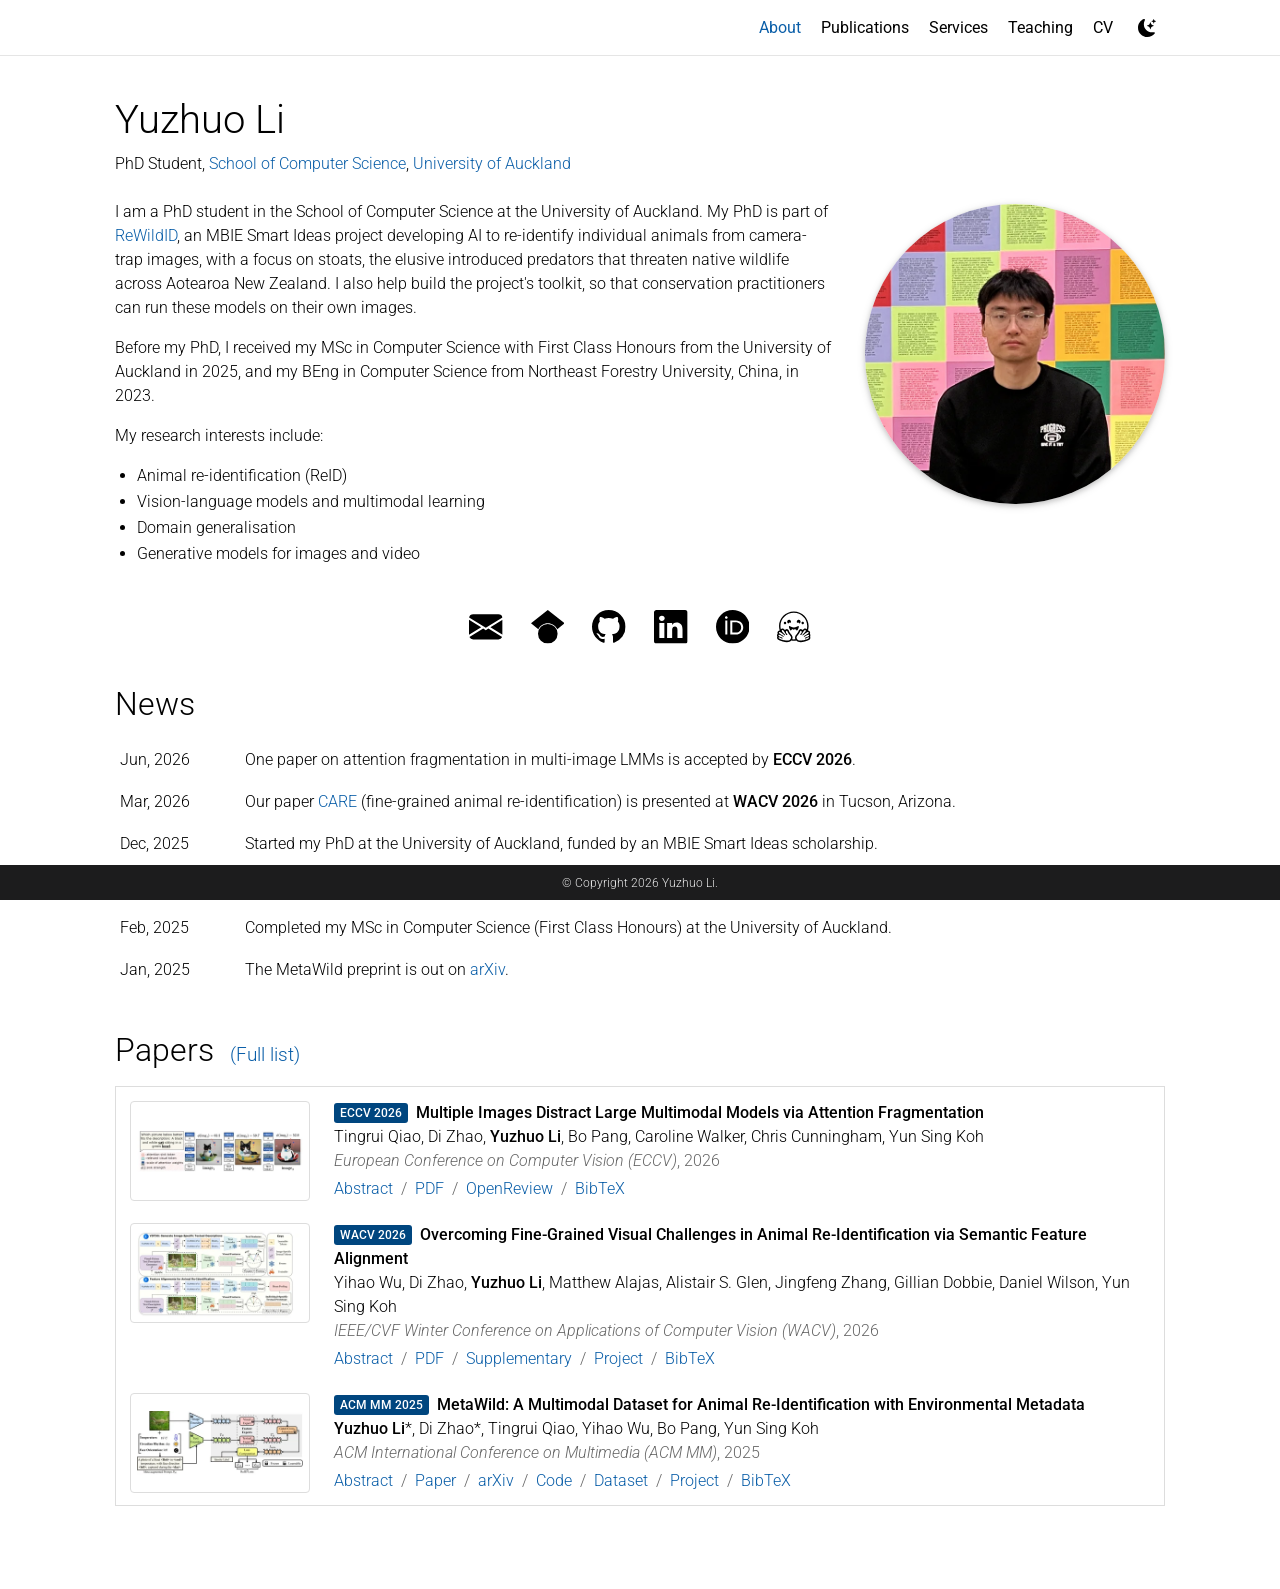
==== commit e7cfb1a8: "Give the site its own accent and publication style - University of Auckland blue instead of the purp" ====
--- a/index.html
+++ b/index.html
@@ -18,6 +18,7 @@
   <link rel="preconnect" href="https://fonts.gstatic.com" crossorigin>
   <link rel="stylesheet" href="https://fonts.googleapis.com/css2?family=Roboto:ital,wght@0,300;0,400;0,500;0,700;1,300&display=swap">
   <link rel="stylesheet" href="/assets/css/style.css">
+  <noscript><style>.abstract[hidden], .bibtex[hidden] { display: block; } .pub-links li:has(.link-btn), .copy { display: none; } .pub-links li:has(+ li .link-btn)::after { content: none; }</style></noscript>
   <script>
     // Apply the saved theme (or the system one) before the page paints.
     (function () {
@@ -69,7 +70,7 @@
 
   <main class="container">
     <header class="post-header">
-      <h1 class="post-title"><b>Yuzhuo</b> Li</h1>
+      <h1 class="post-title">Yuzhuo Li</h1>
       <p class="desc">PhD Student, <a href="https://www.auckland.ac.nz/en/science/about-the-faculty/school-of-computer-science.html">School of Computer Science</a>, <a href="https://www.auckland.ac.nz/">University of Auckland</a></p>
     </header>
 
@@ -86,8 +87,8 @@
         <p>Before my PhD, I received my MSc in Computer Science with First Class Honours from the University of Auckland in 2025, and my BEng in Computer Science from Northeast Forestry University, China, in 2023.</p>
         <p>My research interests include:</p>
         <ul>
-          <li>Animal re-identification (ReID) from camera-trap images</li>
-          <li>Vision-language models and multimodal learning, for example using environmental metadata alongside images (<a href="/publications/#metawild">MetaWild</a>)</li>
+          <li>Animal re-identification (ReID)</li>
+          <li>Vision-language models and multimodal learning</li>
           <li>Domain generalisation</li>
           <li>Generative models for images and video</li>
         </ul>
@@ -109,9 +110,7 @@
       <div class="scroll-box news-box" tabindex="0" role="region" aria-label="News">
         <table>
           <tbody>
-            <tr><th scope="row">Jul, 2026</th><td>Graduate Teaching Assistant for <strong>COMPSCI 760</strong>: Advanced Topics in Machine Learning, Semester 2.</td></tr>
             <tr><th scope="row">Jun, 2026</th><td>One paper on attention fragmentation in multi-image LMMs is accepted by <strong>ECCV 2026</strong>.</td></tr>
-            <tr><th scope="row">Mar, 2026</th><td>Graduate Teaching Assistant for <strong>COMPSCI 713</strong>: Artificial Intelligence Fundamentals.</td></tr>
             <tr><th scope="row">Mar, 2026</th><td>Our paper <a href="/publications/#wacv26">CARE</a> (fine-grained animal re-identification) is presented at <strong>WACV 2026</strong> in Tucson, Arizona.</td></tr>
             <tr><th scope="row">Dec, 2025</th><td>Started my PhD at the University of Auckland, funded by an MBIE Smart Ideas scholarship.</td></tr>
             <tr><th scope="row">Jul, 2025</th><td><a href="/publications/#metawild">MetaWild</a> is accepted by <strong>ACM MM 2025</strong>.</td></tr>
@@ -126,26 +125,21 @@
     <section class="papers" aria-labelledby="papers-title">
       <h2 id="papers-title"><a href="/publications/">Papers</a> <a class="full-list" href="/publications/">(Full list)</a></h2>
       <div class="scroll-box papers-box" tabindex="0" role="region" aria-label="Papers">
-        <ol class="bibliography">
-
-          <li>
-            <div class="pub">
-              <div>
-                <abbr class="badge" title="European Conference on Computer Vision">ECCV</abbr>
-                <a class="preview" href="/assets/img/pubs/eccv26.webp"><img src="/assets/img/pubs/eccv26-thumb.webp" width="360" height="92" alt="Figure 1 of the ECCV 2026 paper" loading="lazy"></a>
-              </div>
-              <div>
-                <div class="title">Multiple Images Distract Large Multimodal Models via Attention Fragmentation</div>
-                <div class="author">Tingrui Qiao, Di Zhao, <em class="me">Yuzhuo Li</em>, Bo Pang, Caroline Walker, Chris Cunningham, and Yun Sing Koh</div>
-                <div class="periodical"><em>European Conference on Computer Vision (ECCV)</em>, 2026</div>
-                <div class="links">
-                  <button class="btn" type="button" data-panel="abs-eccv26-h" aria-expanded="false">Abs</button>
-                  <a class="btn" href="https://openreview.net/pdf?id=KFzVh70GhN">PDF</a>
-                  <a class="btn" href="https://openreview.net/forum?id=KFzVh70GhN">OpenReview</a>
-                  <button class="btn" type="button" data-panel="bib-eccv26-h" aria-expanded="false">Bib</button>
-                </div>
-                <div class="abstract" id="abs-eccv26-h" hidden><p>While many tasks require reasoning across multiple images, open-source Large Multimodal Models (LMMs) remain unreliable in these settings. We analyze multi-image LMMs and identify a phenomenon we term attention fragmentation: in each image, tokens at similar background locations act as attention sinks, absorbing disproportionate attention. Causal masking further skews this effect, as earlier images accumulate more sink attention than later images. Using an entropy score over per-image attention, we find that visual focus remains highly dispersed across images rather than isolating key evidence. By applying Pinsker's inequality, we establish a theoretical bound showing that this high-entropy dispersion, combined with stronger early-image sinks, strictly reduces the usable non-sink attention available to earlier images, providing a mechanistic link to image order sensitivity. Motivated by this diagnosis, we propose Attention Remasking (AR), a post-training edit that blocks sink keys and opens a sparse set of cross-image links, routing the recovered attention to task-relevant tokens. AR improves accuracy and reduces order sensitivity across multi-image benchmarks, narrowing the gap between open-source LMMs and leading commercial models.</p></div>
-                <div class="bibtex" id="bib-eccv26-h" hidden>
+        <ol class="pubs">
+          <li class="pub" id="eccv26">
+            <a class="pub-fig" href="/assets/img/pubs/eccv26.webp"><img src="/assets/img/pubs/eccv26-thumb.webp" width="360" height="92" alt="Figure 1 of the ECCV 2026 paper" loading="lazy"></a>
+            <div class="pub-body">
+              <div class="pub-title"><span class="venue-tag">ECCV 2026</span>Multiple Images Distract Large Multimodal Models via Attention Fragmentation</div>
+              <div class="pub-authors">Tingrui Qiao, Di Zhao, <strong class="me">Yuzhuo Li</strong>, Bo Pang, Caroline Walker, Chris Cunningham, Yun Sing Koh</div>
+              <div class="pub-venue"><em>European Conference on Computer Vision (ECCV)</em>, 2026</div>
+              <ul class="pub-links">
+                <li><button class="link-btn" type="button" data-panel="abs-eccv26" aria-expanded="false">Abstract</button></li>
+                <li><a href="https://openreview.net/pdf?id=KFzVh70GhN">PDF</a></li>
+                <li><a href="https://openreview.net/forum?id=KFzVh70GhN">OpenReview</a></li>
+                <li><button class="link-btn" type="button" data-panel="bib-eccv26" aria-expanded="false">BibTeX</button></li>
+              </ul>
+              <div class="abstract" id="abs-eccv26" hidden><p>While many tasks require reasoning across multiple images, open-source Large Multimodal Models (LMMs) remain unreliable in these settings. We analyze multi-image LMMs and identify a phenomenon we term attention fragmentation: in each image, tokens at similar background locations act as attention sinks, absorbing disproportionate attention. Causal masking further skews this effect, as earlier images accumulate more sink attention than later images. Using an entropy score over per-image attention, we find that visual focus remains highly dispersed across images rather than isolating key evidence. By applying Pinsker's inequality, we establish a theoretical bound showing that this high-entropy dispersion, combined with stronger early-image sinks, strictly reduces the usable non-sink attention available to earlier images, providing a mechanistic link to image order sensitivity. Motivated by this diagnosis, we propose Attention Remasking (AR), a post-training edit that blocks sink keys and opens a sparse set of cross-image links, routing the recovered attention to task-relevant tokens. AR improves accuracy and reduces order sensitivity across multi-image benchmarks, narrowing the gap between open-source LMMs and leading commercial models.</p></div>
+              <div class="bibtex" id="bib-eccv26" hidden>
 <pre>@inproceedings{qiao2026multiple,
   title     = {Multiple Images Distract Large Multimodal Models via Attention Fragmentation},
   author    = {Qiao, Tingrui and Zhao, Di and Li, Yuzhuo and Pang, Bo and Walker, Caroline and Cunningham, Chris and Koh, Yun Sing},
@@ -154,31 +148,26 @@
   publisher = {Springer Nature Switzerland},
   year      = {2026}
 }</pre>
-                  <button class="copy" type="button">Copy</button>
-                </div>
-              </div>
-            </div>
-          </li>
-
-          <li>
-            <div class="pub">
-              <div>
-                <abbr class="badge" title="IEEE/CVF Winter Conference on Applications of Computer Vision">WACV</abbr>
-                <a class="preview" href="/assets/img/pubs/wacv26.webp"><img src="/assets/img/pubs/wacv26-thumb.webp" width="360" height="192" alt="Overview of the CARE framework" loading="lazy"></a>
-              </div>
-              <div>
-                <div class="title">Overcoming Fine-Grained Visual Challenges in Animal Re-Identification via Semantic Feature Alignment</div>
-                <div class="author">Yihao Wu, Di Zhao, <em class="me">Yuzhuo Li</em>, Matthew Alajas, Alistair S. Glen, Jingfeng Zhang, Gillian Dobbie, Daniel Wilson, and Yun Sing Koh</div>
-                <div class="periodical"><em>IEEE/CVF Winter Conference on Applications of Computer Vision (WACV)</em>, 2026</div>
-                <div class="links">
-                  <button class="btn" type="button" data-panel="abs-wacv26-h" aria-expanded="false">Abs</button>
-                  <a class="btn" href="https://openaccess.thecvf.com/content/WACV2026/papers/Wu_Overcoming_Fine-Grained_Visual_Challenges_in_Animal_Re-Identification_via_Semantic_Feature_WACV_2026_paper.pdf">PDF</a>
-                  <a class="btn" href="https://openaccess.thecvf.com/content/WACV2026/supplemental/Wu_Overcoming_Fine-Grained_Visual_WACV_2026_supplemental.pdf">Supp</a>
-                  <a class="btn" href="https://ml4sg.auckland.ac.nz/animal-re-identification-model/">Website</a>
-                  <button class="btn" type="button" data-panel="bib-wacv26-h" aria-expanded="false">Bib</button>
-                </div>
-                <div class="abstract" id="abs-wacv26-h" hidden><p>Identifying individual animals at different points in space and time is vital for effective wildlife monitoring and biodiversity conservation. While existing computer vision methods have shown promise in re-identifying animals, their capability in Animal Re-Identification (Animal ReID) remains restricted by the inherent visual variations, specifically high intra- and low inter-identity variations. High intra-identity variations refer to high visual diversity within the same individual due to pose or form changes and occlusions, and low inter-identity variations refer to subtle visual differences between distinct individuals due to fine-grained appearances. To address these challenges, we propose the Clip-based Animal RE-identification (CARE) framework, which leverages the image-conditioned textual description generation and individual-level semantic feature alignment, mitigating the negative impacts of visual variations in Animal ReID. Crucially, we have packaged CARE into a stand-alone toolkit and piloted it with stakeholders, facilitating real-world wildlife monitoring for biodiversity conservation. Extensive experiments on benchmark and in-the-wild datasets further demonstrate that CARE consistently outperforms state-of-the-art methods, validating its effectiveness in Animal ReID.</p></div>
-                <div class="bibtex" id="bib-wacv26-h" hidden>
+                <button class="copy" type="button">Copy</button>
+              </div>
+            </div>
+          </li>
+
+          <li class="pub" id="wacv26">
+            <a class="pub-fig" href="/assets/img/pubs/wacv26.webp"><img src="/assets/img/pubs/wacv26-thumb.webp" width="360" height="192" alt="Overview of the CARE framework" loading="lazy"></a>
+            <div class="pub-body">
+              <div class="pub-title"><span class="venue-tag">WACV 2026</span>Overcoming Fine-Grained Visual Challenges in Animal Re-Identification via Semantic Feature Alignment</div>
+              <div class="pub-authors">Yihao Wu, Di Zhao, <strong class="me">Yuzhuo Li</strong>, Matthew Alajas, Alistair S. Glen, Jingfeng Zhang, Gillian Dobbie, Daniel Wilson, Yun Sing Koh</div>
+              <div class="pub-venue"><em>IEEE/CVF Winter Conference on Applications of Computer Vision (WACV)</em>, 2026</div>
+              <ul class="pub-links">
+                <li><button class="link-btn" type="button" data-panel="abs-wacv26" aria-expanded="false">Abstract</button></li>
+                <li><a href="https://openaccess.thecvf.com/content/WACV2026/papers/Wu_Overcoming_Fine-Grained_Visual_Challenges_in_Animal_Re-Identification_via_Semantic_Feature_WACV_2026_paper.pdf">PDF</a></li>
+                <li><a href="https://openaccess.thecvf.com/content/WACV2026/supplemental/Wu_Overcoming_Fine-Grained_Visual_WACV_2026_supplemental.pdf">Supplementary</a></li>
+                <li><a href="https://ml4sg.auckland.ac.nz/animal-re-identification-model/">Project</a></li>
+                <li><button class="link-btn" type="button" data-panel="bib-wacv26" aria-expanded="false">BibTeX</button></li>
+              </ul>
+              <div class="abstract" id="abs-wacv26" hidden><p>Identifying individual animals at different points in space and time is vital for effective wildlife monitoring and biodiversity conservation. While existing computer vision methods have shown promise in re-identifying animals, their capability in Animal Re-Identification (Animal ReID) remains restricted by the inherent visual variations, specifically high intra- and low inter-identity variations. High intra-identity variations refer to high visual diversity within the same individual due to pose or form changes and occlusions, and low inter-identity variations refer to subtle visual differences between distinct individuals due to fine-grained appearances. To address these challenges, we propose the Clip-based Animal RE-identification (CARE) framework, which leverages the image-conditioned textual description generation and individual-level semantic feature alignment, mitigating the negative impacts of visual variations in Animal ReID. Crucially, we have packaged CARE into a stand-alone toolkit and piloted it with stakeholders, facilitating real-world wildlife monitoring for biodiversity conservation. Extensive experiments on benchmark and in-the-wild datasets further demonstrate that CARE consistently outperforms state-of-the-art methods, validating its effectiveness in Animal ReID.</p></div>
+              <div class="bibtex" id="bib-wacv26" hidden>
 <pre>@inproceedings{Wu_2026_WACV,
   title     = {Overcoming Fine-Grained Visual Challenges in Animal Re-Identification via Semantic Feature Alignment},
   author    = {Wu, Yihao and Zhao, Di and Li, Yuzhuo and Alajas, Matthew and Glen, Alistair S. and Zhang, Jingfeng and Dobbie, Gillian and Wilson, Daniel and Koh, Yun Sing},
@@ -187,33 +176,28 @@
   pages     = {371--381},
   year      = {2026}
 }</pre>
-                  <button class="copy" type="button">Copy</button>
-                </div>
-              </div>
-            </div>
-          </li>
-
-          <li>
-            <div class="pub">
-              <div>
-                <abbr class="badge" title="ACM International Conference on Multimedia">ACM MM</abbr>
-                <a class="preview" href="/assets/img/pubs/metawild.webp"><img src="/assets/img/pubs/metawild-thumb.webp" width="360" height="138" alt="The Meta-Feature Adapter from MetaWild" loading="lazy"></a>
-              </div>
-              <div>
-                <div class="title">MetaWild: A Multimodal Dataset for Animal Re-Identification with Environmental Metadata</div>
-                <div class="author"><em class="me">Yuzhuo Li</em>*, Di Zhao*, Tingrui Qiao, Yihao Wu, Bo Pang, and Yun Sing Koh</div>
-                <div class="periodical"><em>ACM International Conference on Multimedia (ACM MM)</em>, 2025</div>
-                <div class="links">
-                  <button class="btn" type="button" data-panel="abs-metawild-h" aria-expanded="false">Abs</button>
-                  <a class="btn" href="https://arxiv.org/abs/2501.13368">arXiv</a>
-                  <a class="btn" href="https://doi.org/10.1145/3746027.3758249">HTML</a>
-                  <a class="btn" href="https://github.com/Jim-lyz1024/MetaWild">Code</a>
-                  <a class="btn" href="https://huggingface.co/datasets/lucas0927/MetaWild">Dataset</a>
-                  <a class="btn" href="https://jim-lyz1024.github.io/MetaWild/">Website</a>
-                  <button class="btn" type="button" data-panel="bib-metawild-h" aria-expanded="false">Bib</button>
-                </div>
-                <div class="abstract" id="abs-metawild-h" hidden><p>Identifying individual animals within large wildlife populations is essential for effective wildlife monitoring and conservation efforts. Recent advancements in computer vision have shown promise in animal re-identification (Animal ReID) by leveraging data from camera traps. However, existing Animal ReID datasets rely exclusively on visual data, overlooking environmental metadata that ecologists have identified as highly correlated with animal behavior and identity, such as temperature and circadian rhythms. Moreover, the emergence of multimodal models capable of jointly processing visual and textual data presents new opportunities for Animal ReID, but existing datasets fail to leverage these models' text-processing capabilities, limiting their full potential. Additionally, to facilitate the use of metadata in existing ReID methods, we propose the Meta-Feature Adapter (MFA), a lightweight module that can be incorporated into existing vision-language model (VLM)-based Animal ReID methods, allowing ReID models to leverage both environmental metadata and visual information to improve ReID performance. Experiments on MetaWild show that combining baseline ReID models with MFA to incorporate metadata consistently improves performance compared to using visual information alone, validating the effectiveness of incorporating metadata in re-identification. We hope that our proposed dataset can inspire further exploration of multimodal approaches for Animal ReID.</p></div>
-                <div class="bibtex" id="bib-metawild-h" hidden>
+                <button class="copy" type="button">Copy</button>
+              </div>
+            </div>
+          </li>
+
+          <li class="pub" id="metawild">
+            <a class="pub-fig" href="/assets/img/pubs/metawild.webp"><img src="/assets/img/pubs/metawild-thumb.webp" width="360" height="138" alt="The Meta-Feature Adapter from MetaWild" loading="lazy"></a>
+            <div class="pub-body">
+              <div class="pub-title"><span class="venue-tag">ACM MM 2025</span>MetaWild: A Multimodal Dataset for Animal Re-Identification with Environmental Metadata</div>
+              <div class="pub-authors"><strong class="me">Yuzhuo Li</strong>*, Di Zhao*, Tingrui Qiao, Yihao Wu, Bo Pang, Yun Sing Koh</div>
+              <div class="pub-venue"><em>ACM International Conference on Multimedia (ACM MM)</em>, 2025</div>
+              <ul class="pub-links">
+                <li><button class="link-btn" type="button" data-panel="abs-metawild" aria-expanded="false">Abstract</button></li>
+                <li><a href="https://doi.org/10.1145/3746027.3758249">Paper</a></li>
+                <li><a href="https://arxiv.org/abs/2501.13368">arXiv</a></li>
+                <li><a href="https://github.com/Jim-lyz1024/MetaWild">Code</a></li>
+                <li><a href="https://huggingface.co/datasets/lucas0927/MetaWild">Dataset</a></li>
+                <li><a href="https://jim-lyz1024.github.io/MetaWild/">Project</a></li>
+                <li><button class="link-btn" type="button" data-panel="bib-metawild" aria-expanded="false">BibTeX</button></li>
+              </ul>
+              <div class="abstract" id="abs-metawild" hidden><p>Identifying individual animals within large wildlife populations is essential for effective wildlife monitoring and conservation efforts. Recent advancements in computer vision have shown promise in animal re-identification (Animal ReID) by leveraging data from camera traps. However, existing Animal ReID datasets rely exclusively on visual data, overlooking environmental metadata that ecologists have identified as highly correlated with animal behavior and identity, such as temperature and circadian rhythms. Moreover, the emergence of multimodal models capable of jointly processing visual and textual data presents new opportunities for Animal ReID, but existing datasets fail to leverage these models' text-processing capabilities, limiting their full potential. Additionally, to facilitate the use of metadata in existing ReID methods, we propose the Meta-Feature Adapter (MFA), a lightweight module that can be incorporated into existing vision-language model (VLM)-based Animal ReID methods, allowing ReID models to leverage both environmental metadata and visual information to improve ReID performance. Experiments on MetaWild show that combining baseline ReID models with MFA to incorporate metadata consistently improves performance compared to using visual information alone, validating the effectiveness of incorporating metadata in re-identification. We hope that our proposed dataset can inspire further exploration of multimodal approaches for Animal ReID.</p></div>
+              <div class="bibtex" id="bib-metawild" hidden>
 <pre>@inproceedings{li2025metawild,
   title     = {MetaWild: A Multimodal Dataset for Animal Re-Identification with Environmental Metadata},
   author    = {Li, Yuzhuo and Zhao, Di and Qiao, Tingrui and Wu, Yihao and Pang, Bo and Koh, Yun Sing},
@@ -221,38 +205,31 @@
   pages     = {13009--13015},
   year      = {2025}
 }</pre>
-                  <button class="copy" type="button">Copy</button>
-                </div>
-              </div>
-            </div>
-          </li>
-
-          <li>
-            <div class="pub">
-              <div>
-                <abbr class="badge" title="Master's thesis">Thesis</abbr>
-                <a class="preview" href="/assets/img/pubs/thesis.webp"><img src="/assets/img/pubs/thesis-thumb.webp" width="360" height="124" alt="Framework diagram from the MSc thesis" loading="lazy"></a>
-              </div>
-              <div>
-                <div class="title">Improving Domain Generalisation with Vision-Language Integration</div>
-                <div class="author"><em class="me">Yuzhuo Li</em></div>
-                <div class="periodical"><em>MSc Thesis, The University of Auckland</em>, 2025</div>
-                <div class="links">
-                  <button class="btn" type="button" data-panel="bib-thesis-h" aria-expanded="false">Bib</button>
-                </div>
-                <div class="bibtex" id="bib-thesis-h" hidden>
+                <button class="copy" type="button">Copy</button>
+              </div>
+            </div>
+          </li>
+
+          <li class="pub" id="thesis">
+            <a class="pub-fig" href="/assets/img/pubs/thesis.webp"><img src="/assets/img/pubs/thesis-thumb.webp" width="360" height="124" alt="Framework diagram from the MSc thesis" loading="lazy"></a>
+            <div class="pub-body">
+              <div class="pub-title"><span class="venue-tag">MSc Thesis</span>Improving Domain Generalisation with Vision-Language Integration</div>
+              <div class="pub-authors"><strong class="me">Yuzhuo Li</strong></div>
+              <div class="pub-venue"><em>MSc Thesis, The University of Auckland</em>, 2025</div>
+              <ul class="pub-links">
+                <li><button class="link-btn" type="button" data-panel="bib-thesis" aria-expanded="false">BibTeX</button></li>
+              </ul>
+              <div class="bibtex" id="bib-thesis" hidden>
 <pre>@mastersthesis{li2025improving,
   title  = {Improving Domain Generalisation with Vision-Language Integration},
   author = {Li, Yuzhuo},
   school = {The University of Auckland},
   year   = {2025}
 }</pre>
-                  <button class="copy" type="button">Copy</button>
-                </div>
-              </div>
-            </div>
-          </li>
-
+                <button class="copy" type="button">Copy</button>
+              </div>
+            </div>
+          </li>
         </ol>
       </div>
     </section>
--- a/assets/css/style.css
+++ b/assets/css/style.css
@@ -1,18 +1,18 @@
 /* Homepage of Yuzhuo Li.
-   Colours follow the two al-folio schemes: light (white/black) and dark (#1c1c1d/#e8e8e8).
+   Two schemes: light (white/black) and dark (#1c1c1d/#e8e8e8). The accent is University of Auckland blue.
    The theme is set on <html data-theme> by the inline script in each page's <head>. */
 
 :root {
   --bg: #fff;
   --text: #000;
   --text-muted: #666;
-  --text-faint: #c9c9c9;
-  --theme: rgba(42, 39, 220, 0.82);
-  --hover: #b509ac;
+  --accent: #0a5ea8;
+  --accent-hover: #00467f;
+  --tag-bg: #00467f;
   --divider: rgba(0, 0, 0, 0.1);
   --box-border: #ddd;
-  --code-bg: rgba(181, 9, 172, 0.05);
-  --abbr: rgba(42, 39, 220, 0.42);
+  --code-bg: #f5f7fa;
+  --figure-bg: #fff;
   --footer-bg: #1c1c1d;
   --footer-text: #e8e8e8;
   --shadow: 0 2px 5px 0 rgba(0, 0, 0, 0.16), 0 2px 10px 0 rgba(0, 0, 0, 0.12);
@@ -27,12 +27,13 @@
   --bg: #1c1c1d;
   --text: #e8e8e8;
   --text-muted: #a3a3a3;
-  --text-faint: #48484c;
-  --theme: #2698ba;
-  --hover: #2698ba;
+  --accent: #6cb4ee;
+  --accent-hover: #9ccdf5;
+  --tag-bg: #1d5f99;
   --divider: #424246;
   --box-border: #424246;
-  --code-bg: #2c3237;
+  --code-bg: #26292d;
+  --figure-bg: #f2f2f2;
   --footer-bg: #e8e8e8;
   --footer-text: #1c1c1d;
   --scroll-thumb: #55555a;
@@ -46,12 +47,13 @@
     --bg: #1c1c1d;
     --text: #e8e8e8;
     --text-muted: #a3a3a3;
-    --text-faint: #48484c;
-    --theme: #2698ba;
-    --hover: #2698ba;
+    --accent: #6cb4ee;
+    --accent-hover: #9ccdf5;
+    --tag-bg: #1d5f99;
     --divider: #424246;
     --box-border: #424246;
-    --code-bg: #2c3237;
+    --code-bg: #26292d;
+    --figure-bg: #f2f2f2;
     --footer-bg: #e8e8e8;
     --footer-text: #1c1c1d;
     --scroll-thumb: #55555a;
@@ -83,19 +85,19 @@
 }
 
 a {
-  color: var(--theme);
+  color: var(--accent);
   text-decoration: none;
 }
 
 a:hover {
-  color: var(--hover);
+  color: var(--accent-hover);
   text-decoration: underline;
 }
 
 b, strong { font-weight: 500; }
 
 :focus-visible {
-  outline: 2px solid var(--theme);
+  outline: 2px solid var(--accent);
   outline-offset: 2px;
 }
 
@@ -145,12 +147,10 @@
 .brand {
   margin-right: auto;
   font-size: 1.25rem;
-  font-weight: 300;
+  font-weight: 400;
   color: var(--text);
   white-space: nowrap;
 }
-
-.brand b { font-weight: 700; }
 
 .brand:hover {
   color: var(--text);
@@ -171,7 +171,7 @@
 
 .nav-links a:hover,
 .nav-links a[aria-current="page"] {
-  color: var(--theme);
+  color: var(--accent);
   text-decoration: none;
 }
 
@@ -189,7 +189,7 @@
   cursor: pointer;
 }
 
-.icon-btn:hover { color: var(--theme); }
+.icon-btn:hover { color: var(--accent); }
 
 .theme-toggle { margin-left: 6px; }
 
@@ -236,8 +236,6 @@
   line-height: 1.2;
 }
 
-.post-title b { font-weight: 700; }
-
 .post-description {
   margin: 4px 0 0;
   font-size: 0.875rem;
@@ -258,10 +256,10 @@
 h2 .full-list {
   margin-left: 8px;
   font-size: 0.6em;
-  color: var(--theme);
-}
-
-h2 .full-list:hover { color: var(--hover); }
+  color: var(--accent);
+}
+
+h2 .full-list:hover { color: var(--accent-hover); }
 
 /* ---------- About ---------- */
 
@@ -312,7 +310,7 @@
   line-height: 1;
 }
 
-.social a:hover { color: var(--theme); }
+.social a:hover { color: var(--accent); }
 
 /* ---------- Scrolling boxes (News, Papers) ---------- */
 
@@ -360,86 +358,99 @@
 .papers-box {
   max-height: 420px;
   margin-top: 15px;
-  padding: 10px 10px 0;
+  padding: 14px 14px 0;
   border: 1px solid var(--box-border);
 }
 
 /* ---------- Publication entries ---------- */
 
-.bibliography {
+.pubs {
   margin: 0;
   padding: 0;
   list-style: none;
 }
 
-.bibliography > li { margin-bottom: 20px; }
-
 .pub {
+  display: flex;
+  align-items: flex-start;
+  gap: 24px;
+  margin-bottom: 22px;
+}
+
+.pub-fig {
+  flex: none;
   display: grid;
-  grid-template-columns: 150px minmax(0, 1fr);
-  column-gap: 30px;
-}
-
-.badge {
+  place-items: center;
+  width: 180px;
+  height: 100px;
+  padding: 6px;
+  border: 1px solid var(--box-border);
+  border-radius: 4px;
+  background: var(--figure-bg);
+  cursor: zoom-in;
+}
+
+.pub-fig img {
   display: block;
-  padding: 3px 5px;
-  border-radius: 4px;
-  background: var(--abbr);
+  max-width: 100%;
+  max-height: 100%;
+  width: auto;
+  height: auto;
+}
+
+.pub-body {
+  flex: 1;
+  min-width: 0;
+}
+
+.pub-title { font-weight: 500; }
+
+.venue-tag {
+  display: inline-block;
+  margin-right: 8px;
+  padding: 0 6px;
+  border-radius: 3px;
+  background: var(--tag-bg);
   color: #fff;
   font-size: 12px;
-  font-weight: 700;
-  line-height: 1.2;
-  text-align: center;
-  text-decoration: none;
-}
-
-.preview {
-  display: block;
-  margin-top: 8px;
-  cursor: zoom-in;
-}
-
-.preview img {
-  display: block;
-  width: 100%;
-  height: auto;
-  border-radius: 4px;
-  background: #fff;
-  box-shadow: var(--shadow);
-}
-
-.pub .title { font-weight: 400; }
-
-.pub .author .me {
-  border-bottom: 1px solid;
-  font-style: normal;
-}
-
-.pub .links {
+  font-weight: 500;
+  line-height: 20px;
+  vertical-align: 1px;
+  white-space: nowrap;
+}
+
+.pub-authors .me { font-weight: 500; }
+
+.pub-venue { color: var(--text-muted); }
+
+.pub-links {
   display: flex;
   flex-wrap: wrap;
-  gap: 6px;
-  margin-top: 6px;
-}
-
-.btn {
-  display: inline-block;
-  padding: 3px 14px;
-  border: 1px solid var(--text);
-  border-radius: 2px;
-  background: transparent;
-  color: var(--text);
-  font: 400 0.66rem/1.6 "Roboto", sans-serif;
-  letter-spacing: 0.03em;
-  text-transform: uppercase;
+  margin: 4px 0 0;
+  padding: 0;
+  list-style: none;
+}
+
+/* The separator trails each item, so a wrapped row never starts with a slash. */
+.pub-links li:not(:last-child)::after {
+  content: "/";
+  margin: 0 0.5em;
+  color: var(--text-muted);
+}
+
+.link-btn {
+  padding: 0;
+  border: 0;
+  background: none;
+  color: var(--accent);
+  font: inherit;
   cursor: pointer;
 }
 
-.btn:hover,
-.btn[aria-expanded="true"] {
-  border-color: var(--theme);
-  color: var(--theme);
-  text-decoration: none;
+.link-btn:hover,
+.link-btn[aria-expanded="true"] {
+  color: var(--accent-hover);
+  text-decoration: underline;
 }
 
 .abstract,
@@ -448,8 +459,7 @@
 .abstract p {
   margin: 0;
   padding: 8px 12px;
-  border: 1px dashed var(--text-muted);
-  border-radius: 4px;
+  border-left: 3px solid var(--box-border);
   font-size: 0.95rem;
 }
 
@@ -480,32 +490,27 @@
 
 .copy:hover { color: var(--text); }
 
-.pub-note {
-  margin: 0 0 8px;
-  font-size: 0.875rem;
-  color: var(--text-muted);
-}
-
-/* Year headings on the full list, as in al-folio */
+/* Year headings on the full list */
 h2.year {
-  margin: 32px 0 16px;
-  padding-top: 16px;
-  border-top: 1px solid var(--divider);
-  color: var(--text-faint);
-  text-align: right;
-}
+  margin: 36px 0 18px;
+  padding-bottom: 6px;
+  border-bottom: 1px solid var(--divider);
+  font-size: 1.5rem;
+  font-weight: 400;
+}
+
+.post-header + h2.year { margin-top: 8px; }
 
 @media (max-width: 575.98px) {
-  .pub { grid-template-columns: minmax(0, 1fr); }
-
-  .badge {
-    display: inline-block;
-    min-width: 72px;
+  .pub {
+    flex-direction: column;
+    gap: 10px;
   }
 
-  .preview {
-    max-width: 260px;
-    margin-bottom: 8px;
+  .pub-fig {
+    width: 100%;
+    max-width: 320px;
+    height: 150px;
   }
 }
 
@@ -610,7 +615,7 @@
 }
 
 @media print {
-  .navbar, .footer, .links, .theme-toggle, .zoom-overlay { display: none !important; }
+  .navbar, .footer, .pub-links, .theme-toggle, .zoom-overlay { display: none !important; }
 
   body { padding: 0; }
 
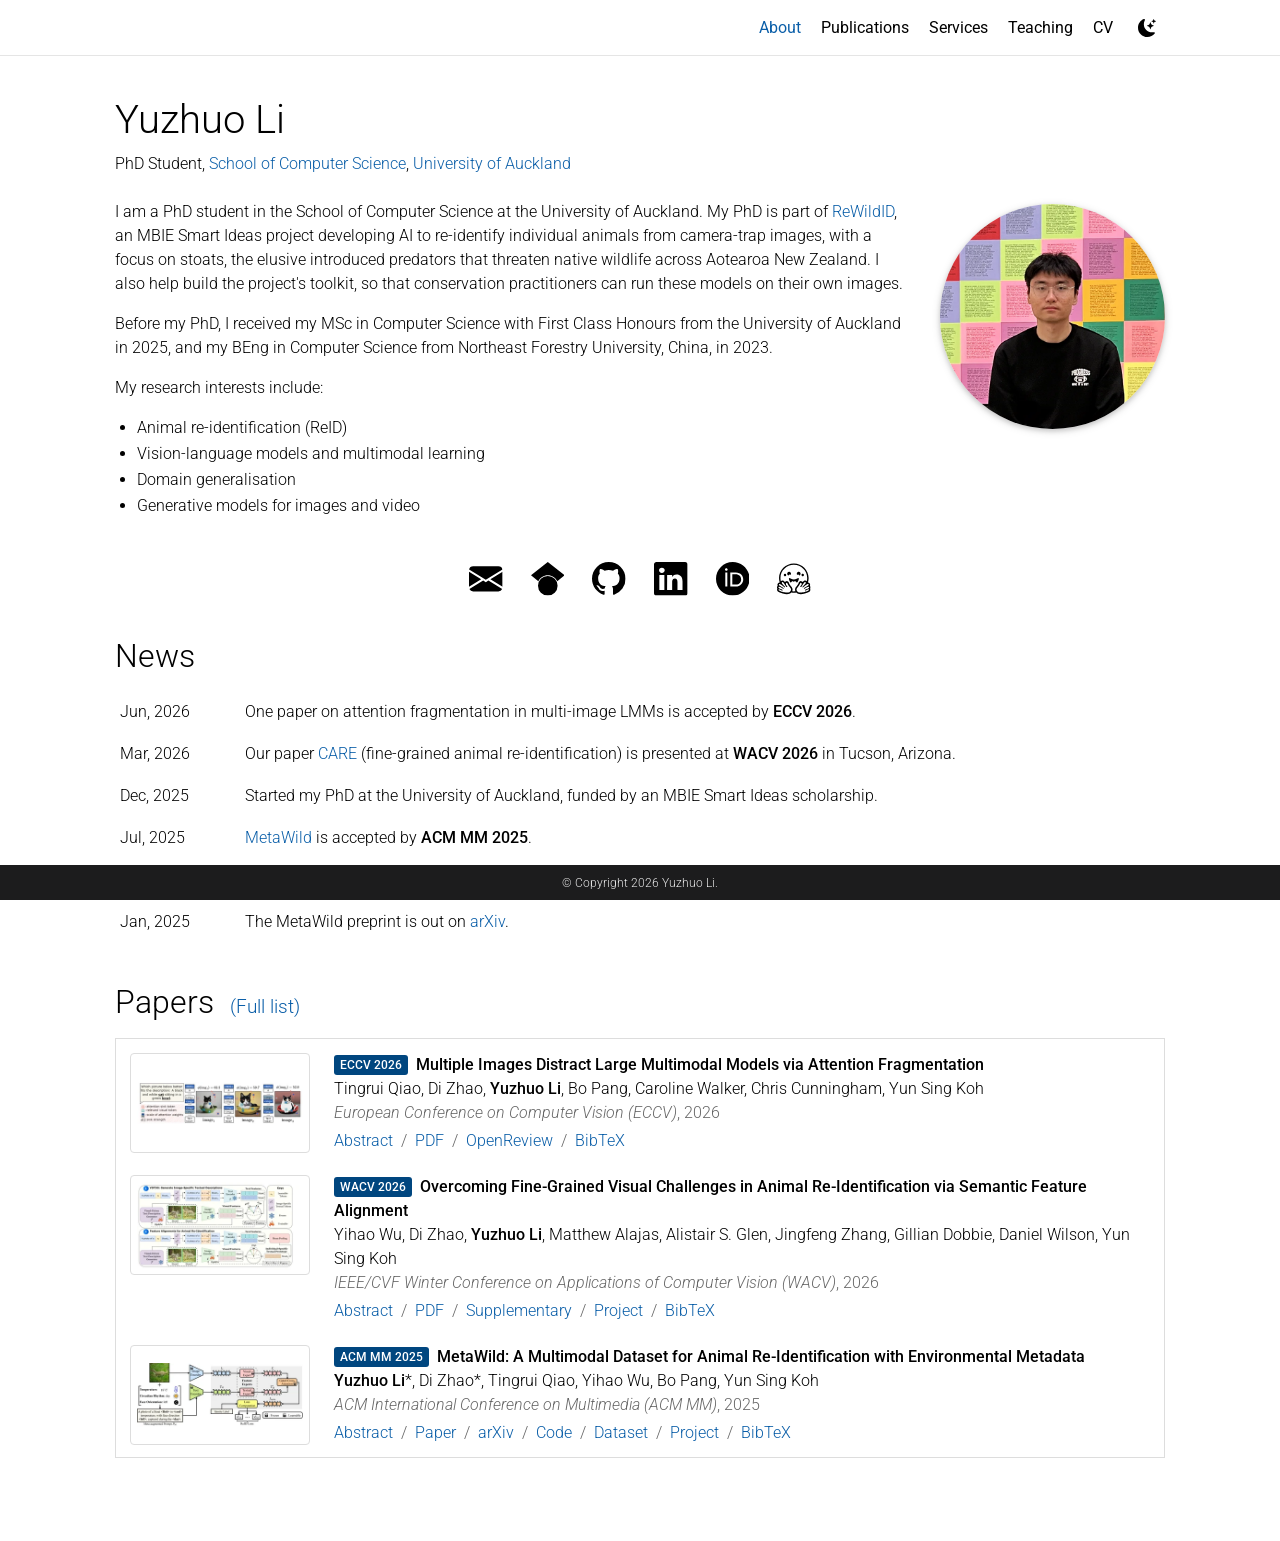
==== commit 8a86643b: "Add sitemap and robots.txt; name the university in the homepage title" ====
--- a/index.html
+++ b/index.html
@@ -3,7 +3,7 @@
 <head>
   <meta charset="utf-8">
   <meta name="viewport" content="width=device-width, initial-scale=1">
-  <title>Yuzhuo Li</title>
+  <title>Yuzhuo Li | University of Auckland</title>
   <meta name="description" content="Yuzhuo Li is a PhD student at the University of Auckland working on animal re-identification from camera-trap images, vision-language models and multimodal learning.">
   <link rel="canonical" href="https://jim-lyz1024.github.io/">
   <meta property="og:type" content="profile">
--- a/assets/css/style.css
+++ b/assets/css/style.css
@@ -265,8 +265,8 @@
 
 .profile {
   float: right;
-  width: 30%;
-  max-width: 300px;
+  width: 22%;
+  max-width: 225px;
   margin: 4px 0 16px 32px;
 }
 
@@ -601,7 +601,7 @@
 
   .profile {
     float: none;
-    width: 200px;
+    width: 160px;
     margin: 0 auto 24px;
   }
 
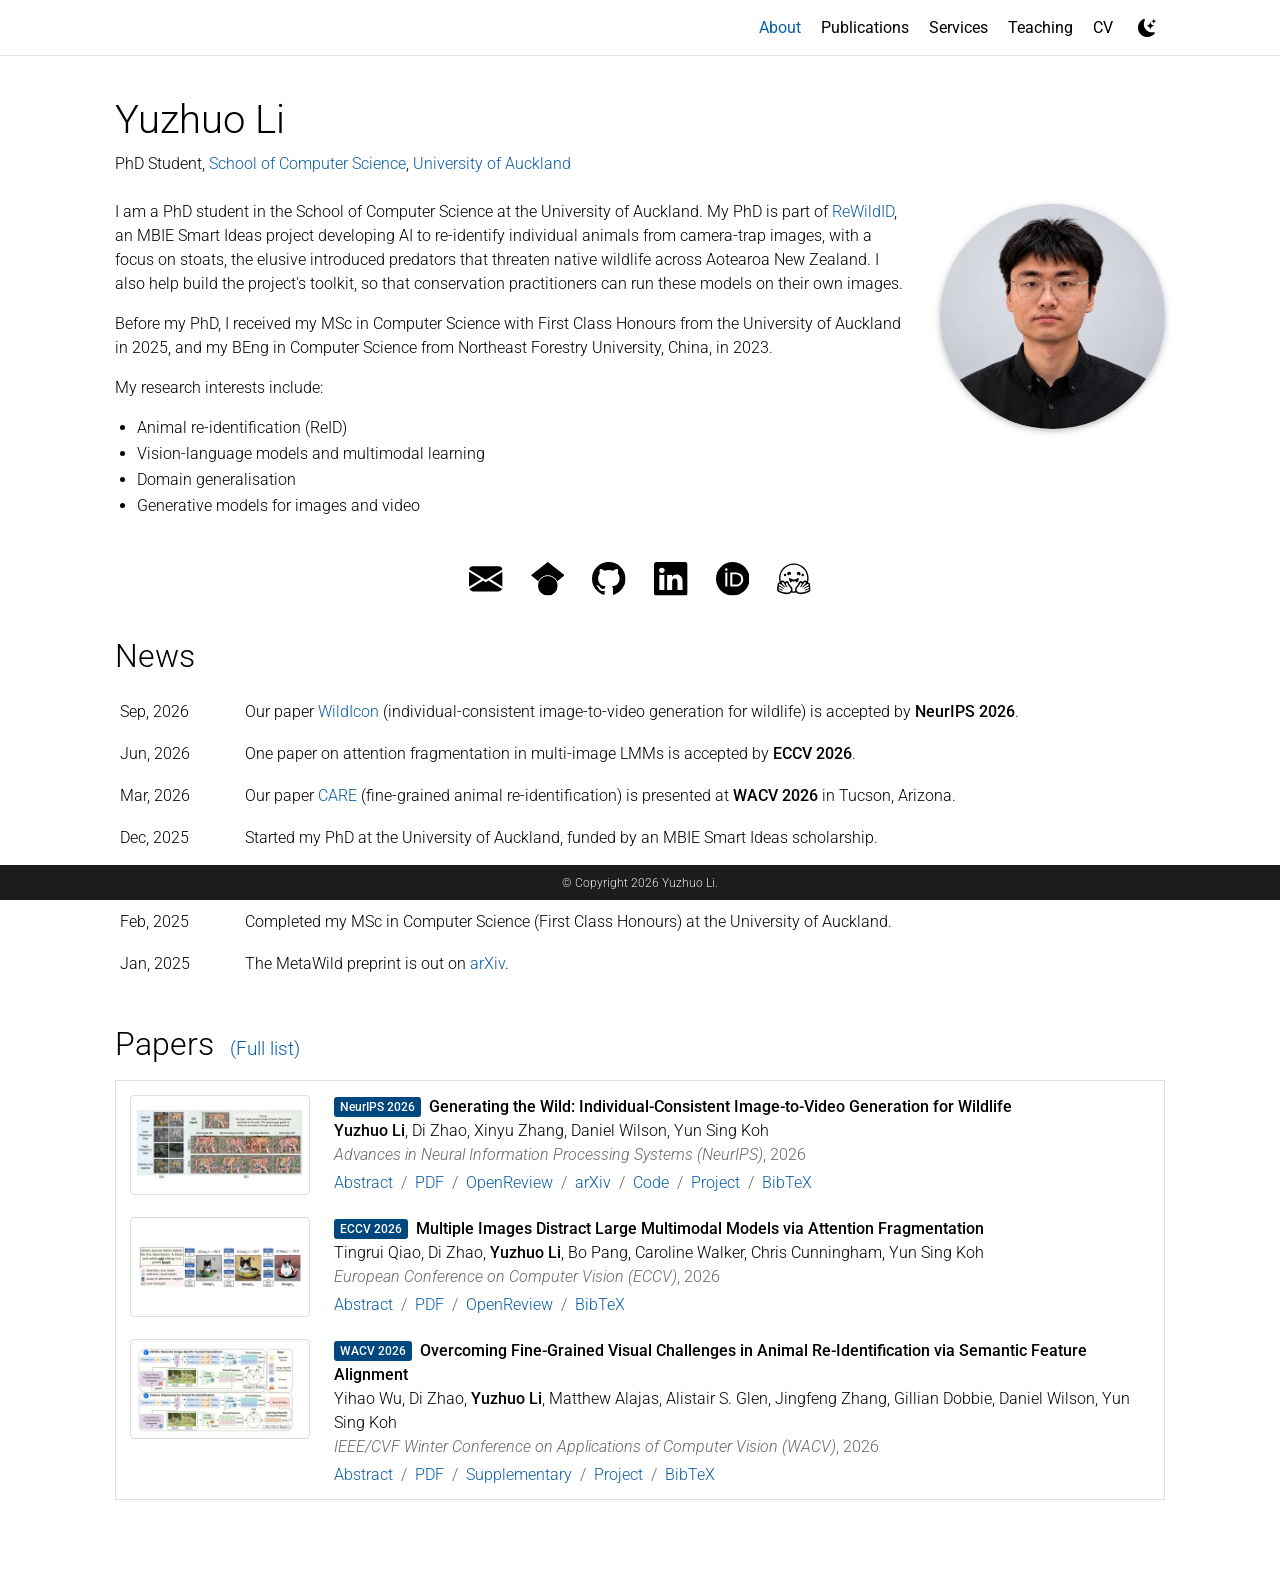
==== commit 670b0adf: "Add the NeurIPS 2026 WildIcon paper, journal reviewing and a shorter Teaching list - Publications an" ====
--- a/index.html
+++ b/index.html
@@ -6,6 +6,7 @@
   <title>Yuzhuo Li | University of Auckland</title>
   <meta name="description" content="Yuzhuo Li is a PhD student at the University of Auckland working on animal re-identification from camera-trap images, vision-language models and multimodal learning.">
   <link rel="canonical" href="https://jim-lyz1024.github.io/">
+  <meta name="google-site-verification" content="YSERvKJzJNv6llG3-OMpQzyfbQZIWYmR9jrRzouKh5U">
   <meta property="og:type" content="profile">
   <meta property="og:title" content="Yuzhuo Li">
   <meta property="og:description" content="PhD student at the University of Auckland. Animal re-identification, vision-language models, multimodal learning.">
@@ -110,6 +111,7 @@
       <div class="scroll-box news-box" tabindex="0" role="region" aria-label="News">
         <table>
           <tbody>
+            <tr><th scope="row">Sep, 2026</th><td>Our paper <a href="/publications/#neurips26">WildIcon</a> (individual-consistent image-to-video generation for wildlife) is accepted by <strong>NeurIPS 2026</strong>.</td></tr>
             <tr><th scope="row">Jun, 2026</th><td>One paper on attention fragmentation in multi-image LMMs is accepted by <strong>ECCV 2026</strong>.</td></tr>
             <tr><th scope="row">Mar, 2026</th><td>Our paper <a href="/publications/#wacv26">CARE</a> (fine-grained animal re-identification) is presented at <strong>WACV 2026</strong> in Tucson, Arizona.</td></tr>
             <tr><th scope="row">Dec, 2025</th><td>Started my PhD at the University of Auckland, funded by an MBIE Smart Ideas scholarship.</td></tr>
@@ -126,6 +128,34 @@
       <h2 id="papers-title"><a href="/publications/">Papers</a> <a class="full-list" href="/publications/">(Full list)</a></h2>
       <div class="scroll-box papers-box" tabindex="0" role="region" aria-label="Papers">
         <ol class="pubs">
+          <li class="pub" id="neurips26">
+            <a class="pub-fig" href="/assets/img/pubs/neurips26.webp"><img src="/assets/img/pubs/neurips26-thumb.webp" width="360" height="150" alt="Figure 1 of the NeurIPS 2026 paper" loading="lazy"></a>
+            <div class="pub-body">
+              <div class="pub-title"><span class="venue-tag">NeurIPS 2026</span>Generating the Wild: Individual-Consistent Image-to-Video Generation for Wildlife</div>
+              <div class="pub-authors"><strong class="me">Yuzhuo Li</strong>, Di Zhao, Xinyu Zhang, Daniel Wilson, Yun Sing Koh</div>
+              <div class="pub-venue"><em>Advances in Neural Information Processing Systems (NeurIPS)</em>, 2026</div>
+              <ul class="pub-links">
+                <li><button class="link-btn" type="button" data-panel="abs-neurips26" aria-expanded="false">Abstract</button></li>
+                <li><a href="https://openreview.net/pdf?id=Twfrs5sTBH">PDF</a></li>
+                <li><a href="https://openreview.net/forum?id=Twfrs5sTBH">OpenReview</a></li>
+                <li><a href="https://arxiv.org/abs/2610.05587">arXiv</a></li>
+                <li><a href="https://github.com/ML-4-SocialGood/WildIcon">Code</a></li>
+                <li><a href="https://ml-4-socialgood.github.io/WildIcon/">Project</a></li>
+                <li><button class="link-btn" type="button" data-panel="bib-neurips26" aria-expanded="false">BibTeX</button></li>
+              </ul>
+              <div class="abstract" id="abs-neurips26" hidden><p>Individual-level wildlife identification often suffers from data scarcity, as varying observations of the same animal under diverse poses, viewpoints, and motions are rarely available. Image-to-video (I2V) generation offers a promising way to mitigate this limitation by synthesizing additional observations from a single reference image. However, existing I2V models mainly emphasize global layout, semantics, and motion, and therefore often fail to preserve fine-grained local appearance cues that distinguish one wildlife individual from another, such as fur texture, stripe boundaries, spot configurations, and contour transitions. We observe that these identity-critical cues are closely related to high-frequency information. To address this challenge, we propose WildIcon, a high-frequency-guided I2V framework for wildlife individual consistency. Specifically, WildIcon introduces a frequency-aware identity encoding branch that extracts individual-specific high-frequency cues from the reference image. Combined with isolated foreground information, the resulting identity tokens are then injected into cross-attention blocks as identity conditioning. Building on a frozen backbone with lightweight identity adaptation, WildIcon preserves fine-grained identity cues visible in the reference image while retaining the motion controllability and semantic fidelity of the base I2V model. In addition, to support the training and evaluation of wildlife individual-consistent I2V, we construct WildlifeVid, a wildlife-centric video dataset with high-quality, temporally coherent clips and individual-level identity labels. Experiments on I2V generation and downstream animal re-identification (ReID) show that WildIcon achieves stronger individual consistency than existing baselines, and that its filtered outputs can serve as useful candidate training augmentations for downstream ReID.</p></div>
+              <div class="bibtex" id="bib-neurips26" hidden>
+<pre>@article{li2026generating,
+  title   = {Generating the Wild: Individual-Consistent Image-to-Video Generation for Wildlife},
+  author  = {Li, Yuzhuo and Zhao, Di and Zhang, Xinyu and Wilson, Daniel and Koh, Yun Sing},
+  journal = {arXiv preprint arXiv:2610.05587},
+  year    = {2026}
+}</pre>
+                <button class="copy" type="button">Copy</button>
+              </div>
+            </div>
+          </li>
+
           <li class="pub" id="eccv26">
             <a class="pub-fig" href="/assets/img/pubs/eccv26.webp"><img src="/assets/img/pubs/eccv26-thumb.webp" width="360" height="92" alt="Figure 1 of the ECCV 2026 paper" loading="lazy"></a>
             <div class="pub-body">
